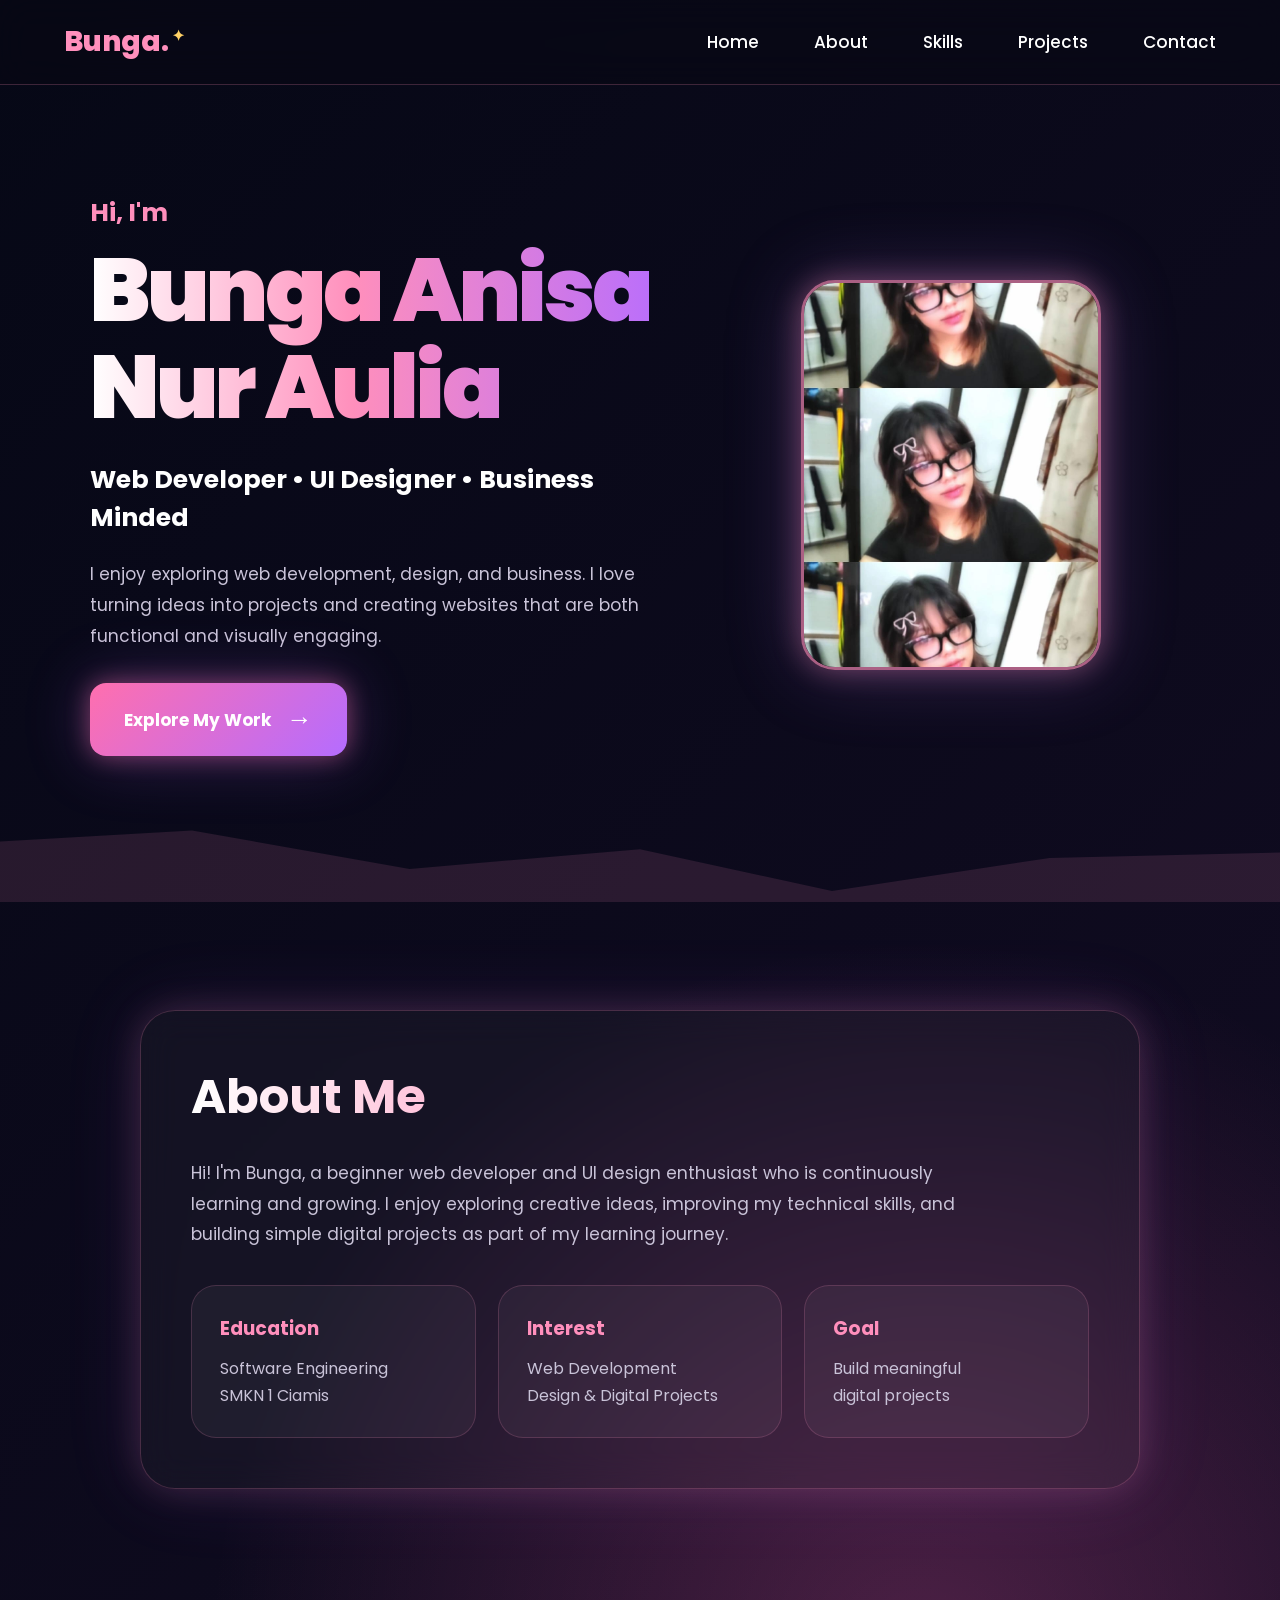
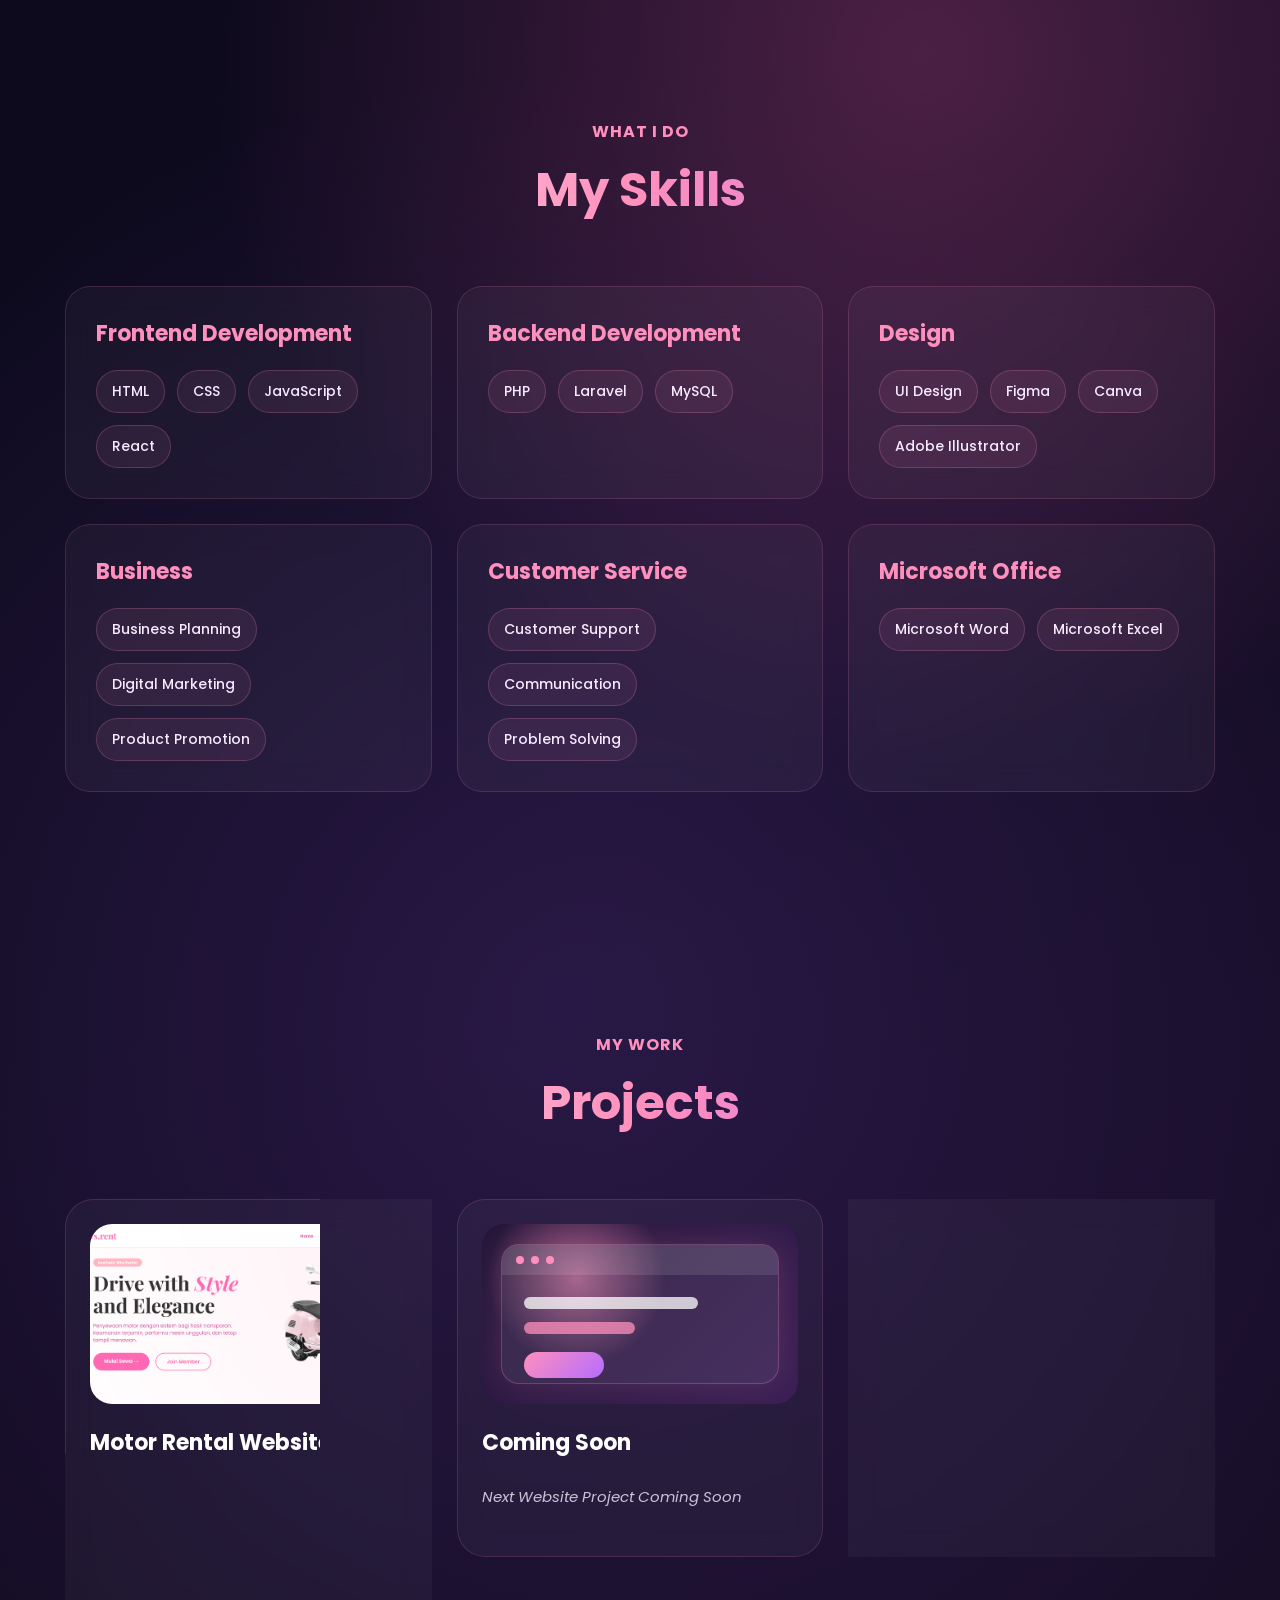
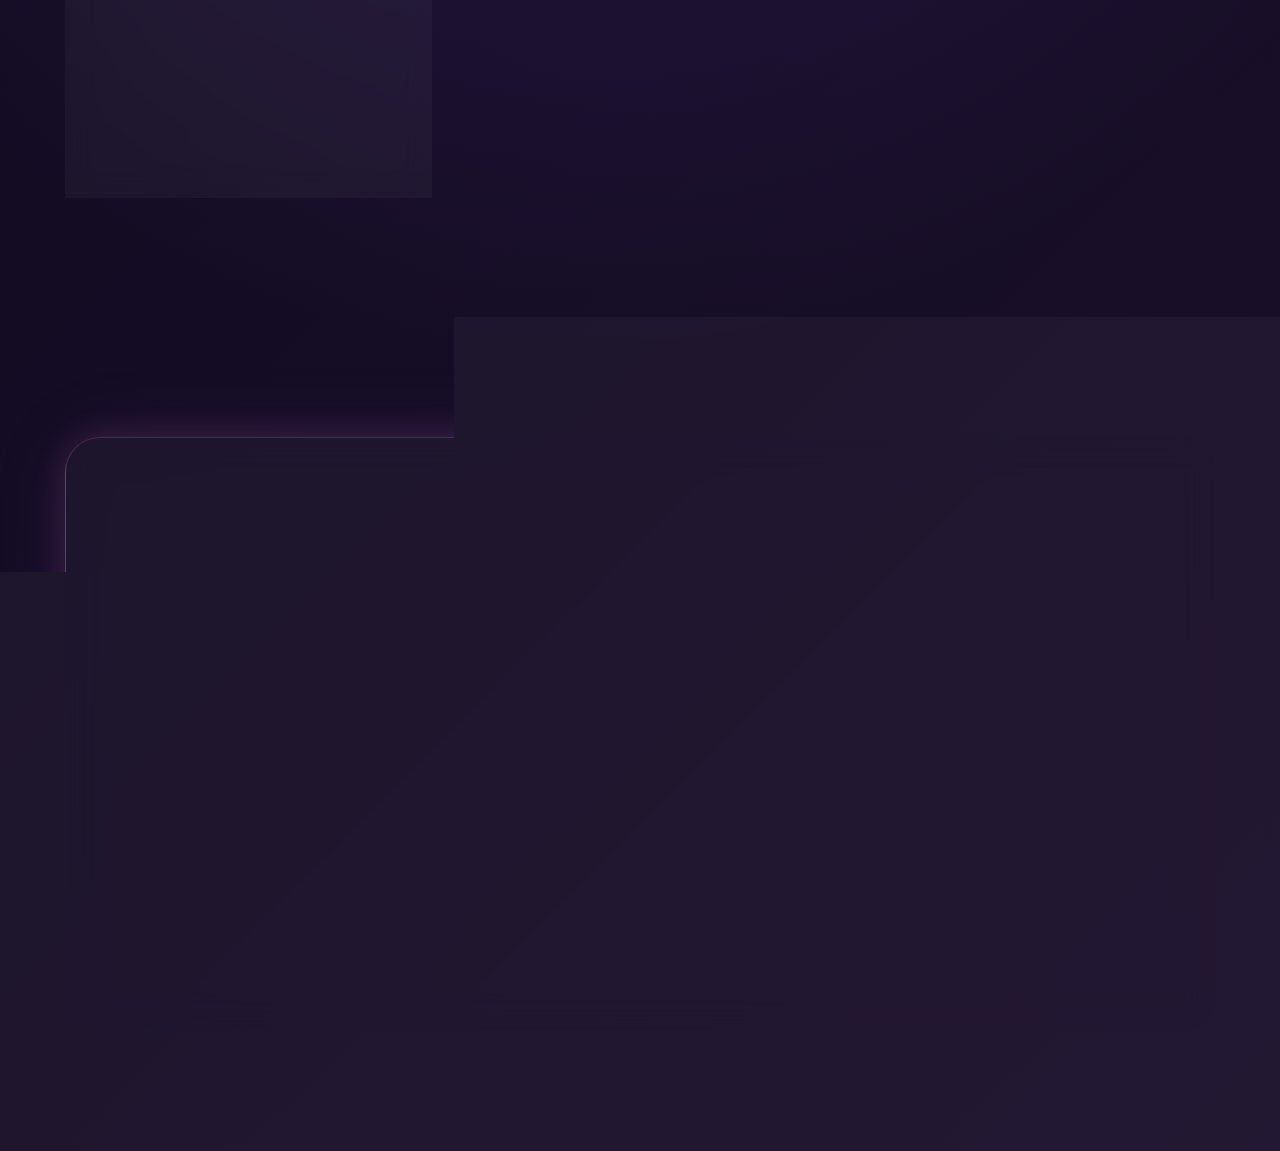
==== index.html @ add7b627 "Add files via upload" ====
<!DOCTYPE html>
<html lang="id">
<head>
  <meta charset="UTF-8">
  <meta name="viewport" content="width=device-width, initial-scale=1.0">
  <title>Portfolio Bunga</title>
  <link rel="stylesheet" href="style.css">
</head>

<body>

  <nav>
    <h2 class="logo">Bunga.</h2>

    <ul>
      <li><a href="#home">Home</a></li>
      <li><a href="#about">About</a></li>
      <li><a href="#skills">Skills</a></li>
      <li><a href="#projects">Projects</a></li>
      <li><a href="#contact">Contact</a></li>
    </ul>
  </nav>

  <section id="home" class="hero">
    <div class="hero-text">
      <p class="hello">Hi, I'm</p>

      <h1>
        Bunga Anisa<br>
        Nur Aulia
      </h1>

      <h3>Web Developer • UI Designer • Business Minded</h3>

      <p class="desc">
        I enjoy exploring web development, design, and business.
        I love turning ideas into projects and creating websites that are both
        functional and visually engaging.
      </p>

      <a href="#projects" class="btn">Explore My Work</a>
    </div>

    <div class="hero-image">
      <img src="mypoto.jpeg" alt="Foto Profil">
    </div>
  </section>

  <section id="about" class="about">
    <div class="about-container">
      <h2>About Me</h2>

      <p>
      Hi! I'm Bunga, a beginner web developer and UI design enthusiast who is
      continuously learning and growing. I enjoy exploring creative ideas,
      improving my technical skills, and building simple digital projects as part
      of my learning journey.
      </p>

      <div class="about-cards">
        <div class="about-card">
          <h3>Education</h3>
          <p>Software Engineering<br>SMKN 1 Ciamis</p>
        </div>

        <div class="about-card">
          <h3>Interest</h3>
          <p>Web Development<br>Design & Digital Projects</p>
        </div>

        <div class="about-card">
          <h3>Goal</h3>
          <p>Build meaningful<br>digital projects</p>
        </div>
      </div>
    </div>
  </section>

<section id="skills" class="skills">
 <div class="section-title">
  <p class="section-subtitle">What I Do</p>
  <h2>My Skills</h2>
</div>

  <div class="skills-container">

    <div class="skill-card">
      <h3>Frontend Development</h3>
      <div class="skill-tags">
        <span>HTML</span>
        <span>CSS</span>
        <span>JavaScript</span>
        <span>React</span>
      </div>
    </div>

    <div class="skill-card">
      <h3>Backend Development</h3>
      <div class="skill-tags">
        <span>PHP</span>
        <span>Laravel</span>
        <span>MySQL</span>
      </div>
    </div>

    <div class="skill-card">
      <h3>Design</h3>
      <div class="skill-tags">
        <span>UI Design</span>
        <span>Figma</span>
        <span>Canva</span>
        <span>Adobe Illustrator</span>
      </div>
    </div>

    <div class="skill-card">
      <h3>Business</h3>
      <div class="skill-tags">
        <span>Business Planning</span>
        <span>Digital Marketing</span>
        <span>Product Promotion</span>
      </div>
    </div>

    <div class="skill-card">
      <h3>Customer Service</h3>
      <div class="skill-tags">
        <span>Customer Support</span>
        <span>Communication</span>
        <span>Problem Solving</span>
      </div>
    </div>

    <div class="skill-card">
      <h3>Microsoft Office</h3>
      <div class="skill-tags">
        <span>Microsoft Word</span>
        <span>Microsoft Excel</span>
      </div>
    </div>

  </div>
</section>

<section id="projects" class="projects">
  <div class="section-title">
   <p class="section-subtitle">My Work</p>
    <h2>Projects</h2>
  </div>

  <div class="projects-container">

    <div class="project-card">
  <div class="project-img">
    <img src="ss rental.png" alt="Screenshot Motor Rental Website">
  </div>
      
  <h3>Motor Rental Website</h3>

  <p>
    A PHP and MySQL-based motor rental website created for my final competency test.
    It includes user roles for renters, motor owners, and admin, with rental, payment, and reporting features.
  </p>

  <p class="desktop-note">
  ⚠️ Best viewed on desktop for a more optimal layout and experience.

  <a href="https://piwsrent.kesug.com"
     target="_blank"
     class="btn-project">
    View Project
  </a>
</div>

    <div class="project-card">
  <div class="project-img mockup-web">
    <div class="browser-mockup">
      <div class="browser-top">
        <span></span>
        <span></span>
        <span></span>
      </div>

      <div class="browser-content">
        <div class="line big"></div>
        <div class="line small"></div>
        <div class="mockup-button"></div>
      </div>
    </div>
  </div>

  <h3>Coming Soon</h3>
  <p class="soon-text">Next Website Project Coming Soon</p>
</div>

<div class="project-card">
  <div class="project-img mockup-ui">
    <div class="phone-mockup">
      <div class="phone-header"></div>
      <div class="phone-card"></div>
      <div class="phone-lines">
        <span></span>
        <span></span>
        <span></span>
      </div>
    </div>
  </div>

  <h3>Coming Soon</h3>
  <p class="soon-text">UI Design Project Coming Soon</p>
</div>

</div>
</section>

<section id="contact" class="contact">
  <div class="contact-wrapper">

    <div class="contact-left">
      <p class="section-subtitle">Let's Connect</p>
      <h2>Contact Me</h2>
      <p>
        Feel free to reach out for collaboration, opportunities,
        or just to say hello.
      </p>
    </div>

    <div class="contact-right">

  <!-- EMAIL -->
  <a href="mailto:bungaanisanuraulia@gmail.com" class="contact-box">
    <h3>Email</h3>
    <p>bungaanisanuraulia@gmail.com</p>
  </a>

  <!-- WHATSAPP -->
  <a href="https://wa.me/6285798214273"
     target="_blank"
     class="contact-box">

    <h3>WhatsApp</h3>
    <p>Available for collaboration & opportunities</p>

  </a>

  <!-- INSTAGRAM -->
  <a href="https://www.instagram.com/elvirethvee"
     target="_blank"
     class="contact-box">

    <h3>Instagram</h3>
    <p>@elvirethvee</p>

  </a>

  <!-- LOCATION -->
  <a href="https://maps.google.com/?q=Ciamis,West+Java"
     target="_blank"
     class="contact-box">

    <h3>Location</h3>
    <p>Ciamis, West Java</p>

  </a>

</div>
---- style.css ----
@import url('https://fonts.googleapis.com/css2?family=Poppins:wght@300;400;500;600;700;800;900&display=swap');

html {
  scroll-behavior: smooth;
}
section {
  scroll-margin-top: 100px;
}

* {
  margin: 0;
  padding: 0;
  box-sizing: border-box;
  font-family: 'Poppins', sans-serif;
}

body {
  min-height: 100vh;
  color: white;
  background:
    radial-gradient(circle at 72% 38%, rgba(255, 95, 180, .25), transparent 25%),
    radial-gradient(circle at 45% 60%, rgba(160, 90, 255, .16), transparent 35%),
    linear-gradient(135deg, #060816 0%, #100b20 45%, #1b0f2b 100%);
  overflow-x: hidden;
}

nav {
  height: 85px;
  padding: 0 5%;
  display: flex;
  align-items: center;
  justify-content: space-between;
  background: rgba(8, 8, 20, .65);
  backdrop-filter: blur(18px);
  border-bottom: 1px solid rgba(255, 143, 188, .22);
  position: sticky;
  top: 0;
  z-index: 100;
}

.logo {
  font-size: 28px;
  font-weight: 800;
  color: #ff8fbc;
}

.logo::after {
  content: "✦";
  color: #ffd166;
  font-size: 15px;
  margin-left: 3px;
  position: relative;
  top: -10px;
}

nav ul {
  display: flex;
  gap: 55px;
  list-style: none;
}

nav a {
  color: white;
  text-decoration: none;
  font-size: 17px;
  font-weight: 500;
  transition: .3s;
}

nav a:hover {
  color: #ff8fbc;
}

.hero {
  min-height: calc(100vh - 85px);
  padding: 55px 5% 90px;
  display: grid;
  grid-template-columns: 1.4fr .6fr;
  align-items: center;
  gap: 55px;
  position: relative;
}

.hero::before {
  content: "";
  position: absolute;
  bottom: -2px;
  left: 0;
  width: 100%;
  height: 110px;
  background: rgba(255, 143, 188, .12);
  clip-path: polygon(0 45%, 15% 35%, 32% 70%, 50% 52%, 65% 90%, 82% 60%, 100% 55%, 100% 100%, 0 100%);
}

.hero-text {
  position: relative;
  z-index: 2;
}

.hello {
  color: #ff8fbc;
  font-size: 25px;
  font-weight: 700;
  margin-bottom: 10px;
}

.hero-text h1 {
  font-size: clamp(58px, 7vw, 95px);
  line-height: 1.08;
  font-weight: 900;
  letter-spacing: -3px;
  margin-bottom: 18px;
  padding-bottom: 8px;
  background: linear-gradient(90deg, #ffffff 0%, #ff8fbc 45%, #b56cff 100%);
  -webkit-background-clip: text;
  color: transparent;
}

.hero-text h3 {
  font-size: 25px;
  font-weight: 700;
  margin-bottom: 22px;
}

.desc {
  max-width: 560px;
  color: #c9c3d8;
  font-size: 17px;
  line-height: 1.8;
  margin-bottom: 32px;
}

.btn {
  display: inline-flex;
  align-items: center;
  justify-content: center;
  padding: 17px 34px;
  border-radius: 16px;
  background: linear-gradient(135deg, #ff6fae, #b56cff);
  color: white;
  text-decoration: none;
  font-size: 17px;
  font-weight: 700;
  box-shadow:
    0 0 25px rgba(255, 111, 174, .45),
    0 0 65px rgba(181, 108, 255, .28);
  transition: .3s;
}

.btn::after {
  content: "→";
  font-size: 26px;
  margin-left: 16px;
}

.btn:hover {
  transform: translateY(-6px);
}

.hero-image {
  width: 300px;
  height: 390px;
  justify-self: center;
  border-radius: 34px;
  overflow: hidden;
  position: relative;
  z-index: 2;
  border: 3px solid rgba(255, 143, 188, .65);
  box-shadow:
    0 0 28px rgba(255, 143, 188, .38),
    0 0 75px rgba(192, 132, 252, .25);
}

.hero-image img {
  width: 100%;
  height: 100%;
  object-fit: cover;
}

@media (max-width: 1100px) {
  .hero {
    grid-template-columns: 1fr;
    text-align: center;
  }

  .desc {
    margin-left: auto;
    margin-right: auto;
  }

  .hero-image {
    width: 280px;
    height: 360px;
  }
}

@media (max-width: 768px) {
  nav ul {
    display: none;
  }

  .hero-text h1 {
    font-size: 50px;
    letter-spacing: -1px;
  }

  .hero-text h3 {
    font-size: 19px;
  }

  .hero-image {
    width: 250px;
    height: 330px;
  }
}
.about {
  padding: 110px 5%;
  position: relative;
}

.about-container {
  max-width: 1000px;
  margin: auto;
  padding: 50px;
  border-radius: 35px;
  background: rgba(255, 255, 255, .04);
  border: 1px solid rgba(255, 143, 188, .22);
  backdrop-filter: blur(18px);
  box-shadow:
    0 0 35px rgba(255, 143, 188, .18),
    0 0 80px rgba(181, 108, 255, .12);
}

.section-subtitle {
  color: #ff8fbc;
  font-weight: 700;
  margin-bottom: 10px;
  font-size: 16px;
  letter-spacing: 1px;
  text-transform: uppercase;
}

.about h2 {
  font-size: 48px;
  margin-bottom: 25px;
  background: linear-gradient(90deg, #ffffff, #ff8fbc, #b56cff);
  -webkit-background-clip: text;
  color: transparent;
}

.about-container > p {
  color: #c9c3d8;
  font-size: 17px;
  line-height: 1.8;
  max-width: 780px;
  margin-bottom: 35px;
}

.about-cards {
  display: grid;
  grid-template-columns: repeat(3, 1fr);
  gap: 22px;
}

.about-card {
  padding: 28px;
  border-radius: 25px;
  background: rgba(255, 255, 255, .045);
  border: 1px solid rgba(255, 143, 188, .18);
}

.about-card h3 {
  color: #ff8fbc;
  margin-bottom: 12px;
}

.about-card p {
  color: #c9c3d8;
  line-height: 1.7;
}

@media (max-width: 768px) {
  .about-container {
    padding: 35px 25px;
  }

  .about-cards {
    grid-template-columns: 1fr;
  }

  .about h2 {
    font-size: 38px;
  }
}
/* SKILLS */

.skills {
  padding: 120px 5%;
}

.section-title {
  text-align: center;
  margin-bottom: 60px;
}

.section-title p {
  color: #ff8fbc;
  font-weight: 700;
  margin-bottom: 10px;
  font-size: 16px;
  letter-spacing: 1px;
  text-transform: uppercase;
}

.section-title h2 {
  font-size: 48px;
  margin-bottom: 25px;
  background: linear-gradient(90deg, #ffffff, #ff8fbc, #b56cff);
  -webkit-background-clip: text;
  color: transparent;
}

.skills-container {
  max-width: 1150px;
  margin: auto;
  display: grid;
  grid-template-columns: repeat(3, 1fr);
  gap: 25px;
}

.skill-card {
  min-height: 180px;
  padding: 30px;
  border-radius: 25px;
  background: rgba(255,255,255,.04);
  border: 1px solid rgba(255,143,188,.16);
  backdrop-filter: blur(15px);
  transition: .3s;
}

.skill-card:hover {
  transform: translateY(-10px);
  box-shadow:
    0 0 25px rgba(255,143,188,.18),
    0 0 60px rgba(181,108,255,.13);
}

.skill-card h3 {
  color: #ff8fbc;
  font-size: 22px;
  margin-bottom: 20px;
}

.skill-tags {
  display: flex;
  flex-wrap: wrap;
  gap: 12px;
}

.skill-tags span {
  padding: 10px 15px;
  border-radius: 999px;
  color: #f7eaff;
  background: rgba(255, 143, 188, .08);
  border: 1px solid rgba(255, 143, 188, .22);
  font-size: 14px;
  font-weight: 500;
}

.skill-tags span:hover {
  background: linear-gradient(135deg, #ff8fbc, #b56cff);
  color: white;
}

@media(max-width:900px) {
  .skills-container {
    grid-template-columns: 1fr;
  }
}
/* PROJECTS */

.projects {
  padding: 120px 5%;
}

.projects-container {
  max-width: 1150px;
  margin: 0 auto;
  display: grid;
  grid-template-columns: repeat(3, minmax(0, 1fr));
  gap: 25px;
  align-items: start;
}

.project-card {
  padding: 24px;
  border-radius: 28px;
  background: rgba(255, 255, 255, .04);
  border: 1px solid rgba(255, 143, 188, .16);
  backdrop-filter: blur(15px);
  transition: .3s;
  min-width: 0;
  overflow: hidden;
}

.project-img {
  width: 100%;
  height: 180px;
  border-radius: 22px;
  margin-bottom: 22px;
  overflow: hidden;
  background:
    radial-gradient(circle at 30% 30%, rgba(255, 143, 188, .55), transparent 35%),
    linear-gradient(135deg, #241638, #3a1f55);

  display: flex;
  align-items: center;
  justify-content: center;
}

.project-img img {
  width: 100%;
  height: 100%;
  object-fit: cover;
  object-position: top center;
  display: block;
}

.project-card:hover {
  transform: translateY(-10px);
  box-shadow:
    0 0 25px rgba(255, 143, 188, .16),
    0 0 60px rgba(181, 108, 255, .13);
}

.project-card h3 {
  color: white;
  margin-bottom: 12px;
  font-size: 22px;
}

.project-card p {
  color: #c9c3d8;
  line-height: 1.7;
  margin-bottom: 22px;
  font-size: 15px;
}

.project-card a{
  display:inline-block;
  margin-top:15px;
  padding:10px 18px;
  border-radius:12px;
  background:rgba(255,143,188,.12);
  color:#ff8fbc;
  text-decoration:none;
  font-weight:600;
}


.project-card a:hover {
  color: #c084fc;
}

@media(max-width:900px) {
  .projects-container {
    grid-template-columns: 1fr;
  }
}

/* CONTACT */

.contact {
  padding: 120px 5%;
}

.contact-container {
  max-width: 1000px;
  margin: auto;
  display: grid;
  grid-template-columns: repeat(3, 1fr);
  gap: 25px;
}

.contact-card {
  padding: 30px;
  border-radius: 25px;
  background: rgba(255,255,255,.04);
  border: 1px solid rgba(255,143,188,.16);
  backdrop-filter: blur(15px);
  transition: .3s;
  text-align: center;
}

.contact-card:hover {
  transform: translateY(-10px);
  box-shadow:
    0 0 25px rgba(255,143,188,.18),
    0 0 60px rgba(181,108,255,.13);
}

.contact-card h3 {
  color: #ff8fbc;
  font-size: 22px;
  margin-bottom: 12px;
}

.contact-card p {
  color: #c9c3d8;
  line-height: 1.7;
}

@media(max-width:900px) {
  .contact-container {
    grid-template-columns: 1fr;
  }
}

/* CONTACT */

.contact {
  padding: 120px 5%;
}

.contact-wrapper {
  max-width: 1150px;
  margin: auto;
  display: grid;
  grid-template-columns: 1fr 1.2fr;
  gap: 40px;
  align-items: center;
  padding: 45px;
  border-radius: 35px;
  background:
    radial-gradient(circle at top right, rgba(255,143,188,.22), transparent 35%),
    rgba(255,255,255,.04);
  border: 1px solid rgba(255,143,188,.2);
  backdrop-filter: blur(18px);
  box-shadow:
    0 0 35px rgba(255,143,188,.14),
    0 0 80px rgba(181,108,255,.1);
}

.contact-left h2 {
  font-size: 48px;
  margin-bottom: 20px;
  background: linear-gradient(90deg, #ffffff, #ff8fbc, #b56cff);
  -webkit-background-clip: text;
  color: transparent;
}

.contact-left p {
  color: #c9c3d8;
  line-height: 1.8;
}

.contact-right {
  display: grid;
  gap: 18px;
}

.contact-box {
  display: block;
  padding: 24px;
  border-radius: 22px;
  text-decoration: none;
  background: rgba(255,255,255,.05);
  border: 1px solid rgba(255,143,188,.18);
  transition: .3s;
}

.contact-box:hover {
  transform: translateX(10px);
  background: rgba(255,143,188,.1);
  box-shadow:
    0 0 25px rgba(255,143,188,.18),
    0 0 60px rgba(181,108,255,.12);
}

.contact-box h3 {
  color: #ff8fbc;
  margin-bottom: 8px;
}

.contact-box p {
  color: #f7eaff;
}

@media(max-width:900px) {
  .contact-wrapper {
    grid-template-columns: 1fr;
    padding: 30px;
  }
}
.projects-container {
  align-items: start;
}
.soon-text{
  margin-top: 25px;
  color: #b8a7d6;
  font-size: 14px;
  font-style: italic;
}

.browser-mockup {
  width: 88%;
  height: 78%;
  border-radius: 18px;
  overflow: hidden;
  background: rgba(255, 255, 255, .08);
  border: 1px solid rgba(255, 143, 188, .25);
  box-shadow: 0 0 35px rgba(255, 143, 188, .18);
}

.browser-top {
  height: 30px;
  display: flex;
  align-items: center;
  gap: 7px;
  padding: 0 14px;
  background: rgba(255, 255, 255, .1);
}

.browser-top span {
  width: 8px;
  height: 8px;
  border-radius: 50%;
  background: #ff8fbc;
}

.browser-content {
  padding: 22px;
}

.line {
  height: 12px;
  border-radius: 20px;
  margin-bottom: 13px;
  background: rgba(255, 255, 255, .75);
}

.line.big {
  width: 75%;
}

.line.small {
  width: 48%;
  background: rgba(255, 143, 188, .75);
}

.mockup-button {
  width: 80px;
  height: 26px;
  border-radius: 999px;
  margin-top: 18px;
  background: linear-gradient(135deg, #ff8fbc, #b56cff);
}

.phone-mockup {
  width: 125px;
  height: 160px;
  border-radius: 24px;
  padding: 14px;
  background: rgba(255, 255, 255, .09);
  border: 1px solid rgba(255, 143, 188, .28);
  box-shadow: 0 0 35px rgba(181, 108, 255, .25);
}

.phone-header {
  width: 45px;
  height: 7px;
  border-radius: 999px;
  margin: 0 auto 16px;
  background: rgba(255, 255, 255, .7);
}

.phone-card {
  height: 45px;
  border-radius: 14px;
  margin-bottom: 14px;
  background: linear-gradient(135deg, #ff8fbc, #b56cff);
}

.phone-lines span {
  display: block;
  height: 8px;
  border-radius: 999px;
  margin-bottom: 8px;
  background: rgba(255, 255, 255, .65);
}

.phone-lines span:nth-child(1) {
  width: 100%;
}

.phone-lines span:nth-child(2) {
  width: 75%;
}

.phone-lines span:nth-child(3) {
  width: 55%;
}

.desktop-note {
  margin-top: -8px;
  margin-bottom: 18px;
  padding: 12px 14px;
  border-radius: 14px;
  background: rgba(255, 209, 102, .10);
  border: 1px solid rgba(255, 209, 102, .28);
  color: #ffd166;
  font-size: 13px;
  line-height: 1.6;
  font-style: italic;
}

/* ===== HERO SECTION SYMMETRY FIX ===== */

.hero {
  min-height: calc(100vh - 85px);
  padding: 55px 7% 90px;
  display: grid;
  grid-template-columns: 1.1fr .9fr;
  align-items: center;
  gap: 35px;
  position: relative;
} /* kanan lebih besar */


.hero-text {
    flex: 1;
    text-align: left;
}

.hero-img {
    flex: 1;
    display: flex;
    justify-content: center;
    transform: translateX(-15px); /* gambar simetris di box */
}

/* Responsive: HP / tablet */
@media (max-width: 768px) {
    .hero {
        flex-direction: column-reverse;
        padding: 120px 20px 50px;
        text-align: center;
    }

    .hero-text {
        text-align: center;
    }

    .hero-img img {
        width: 90%;
        max-width: 350px;
    }
}
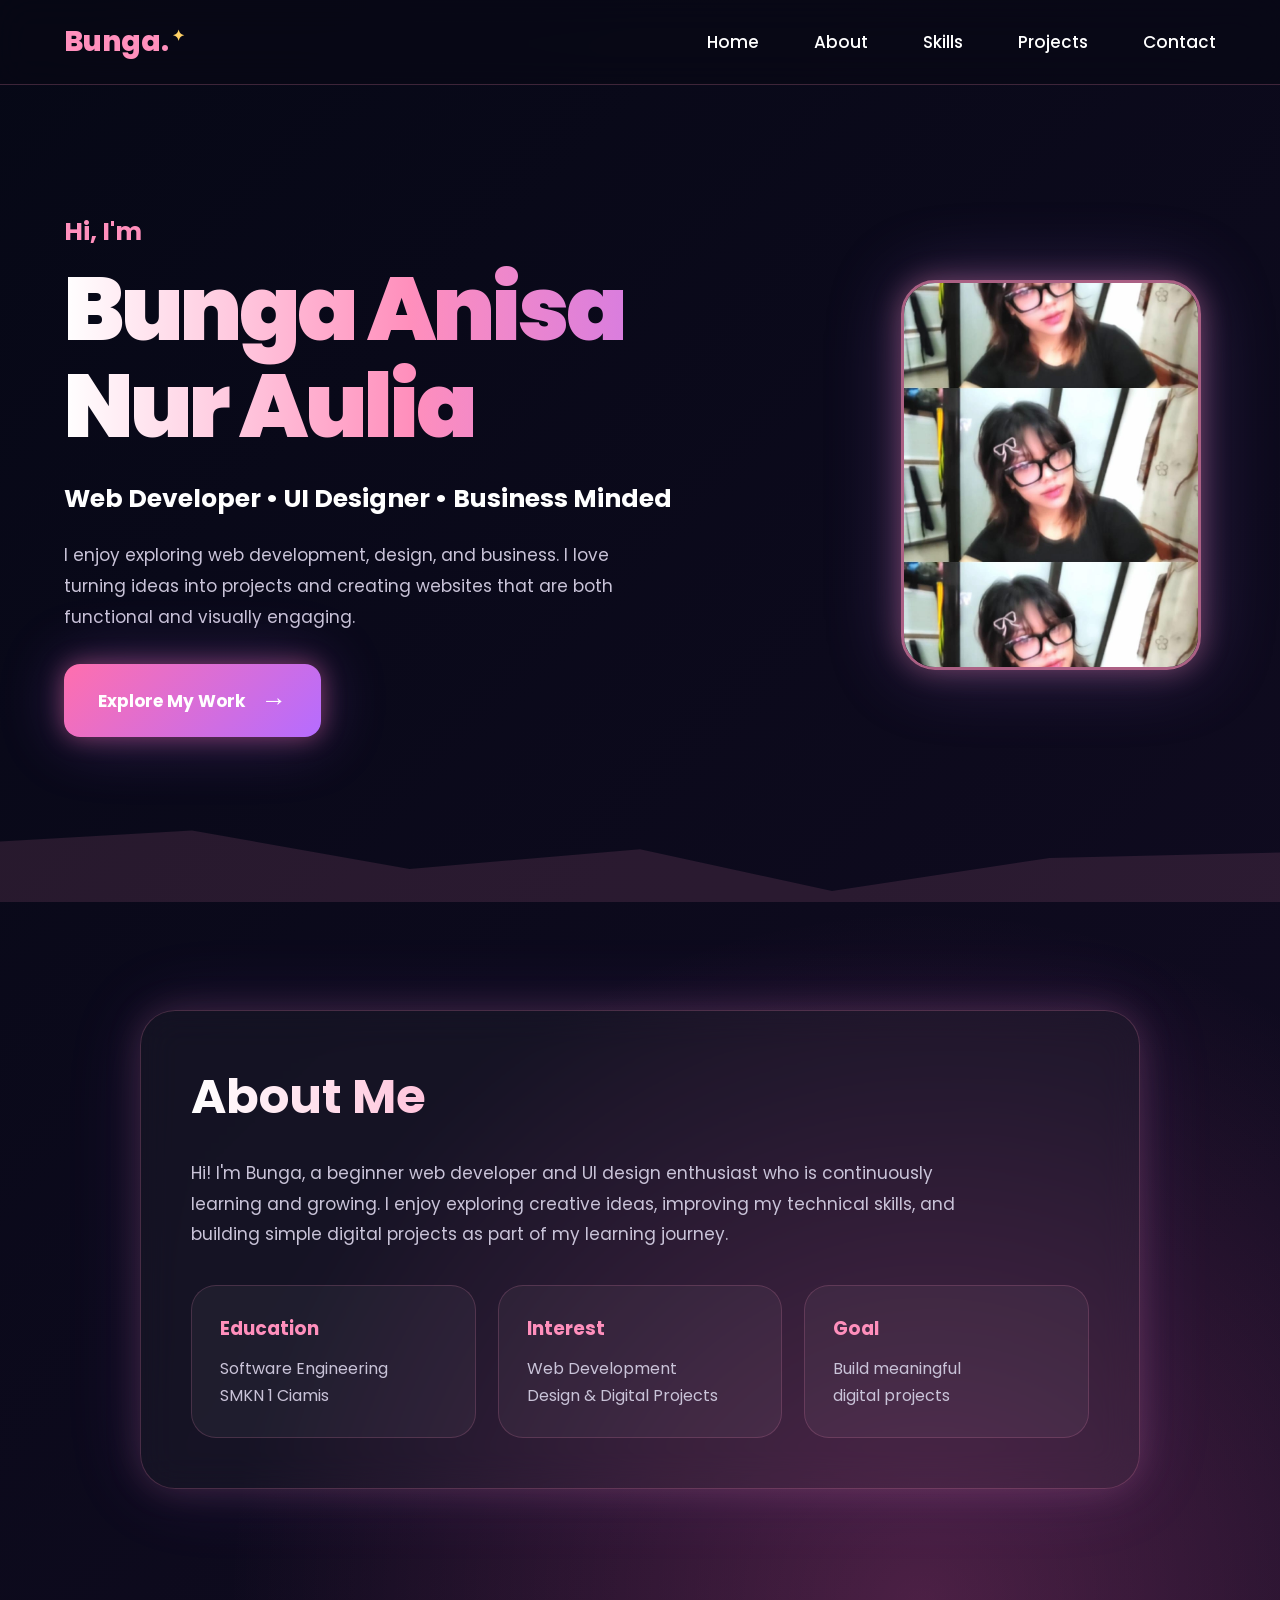
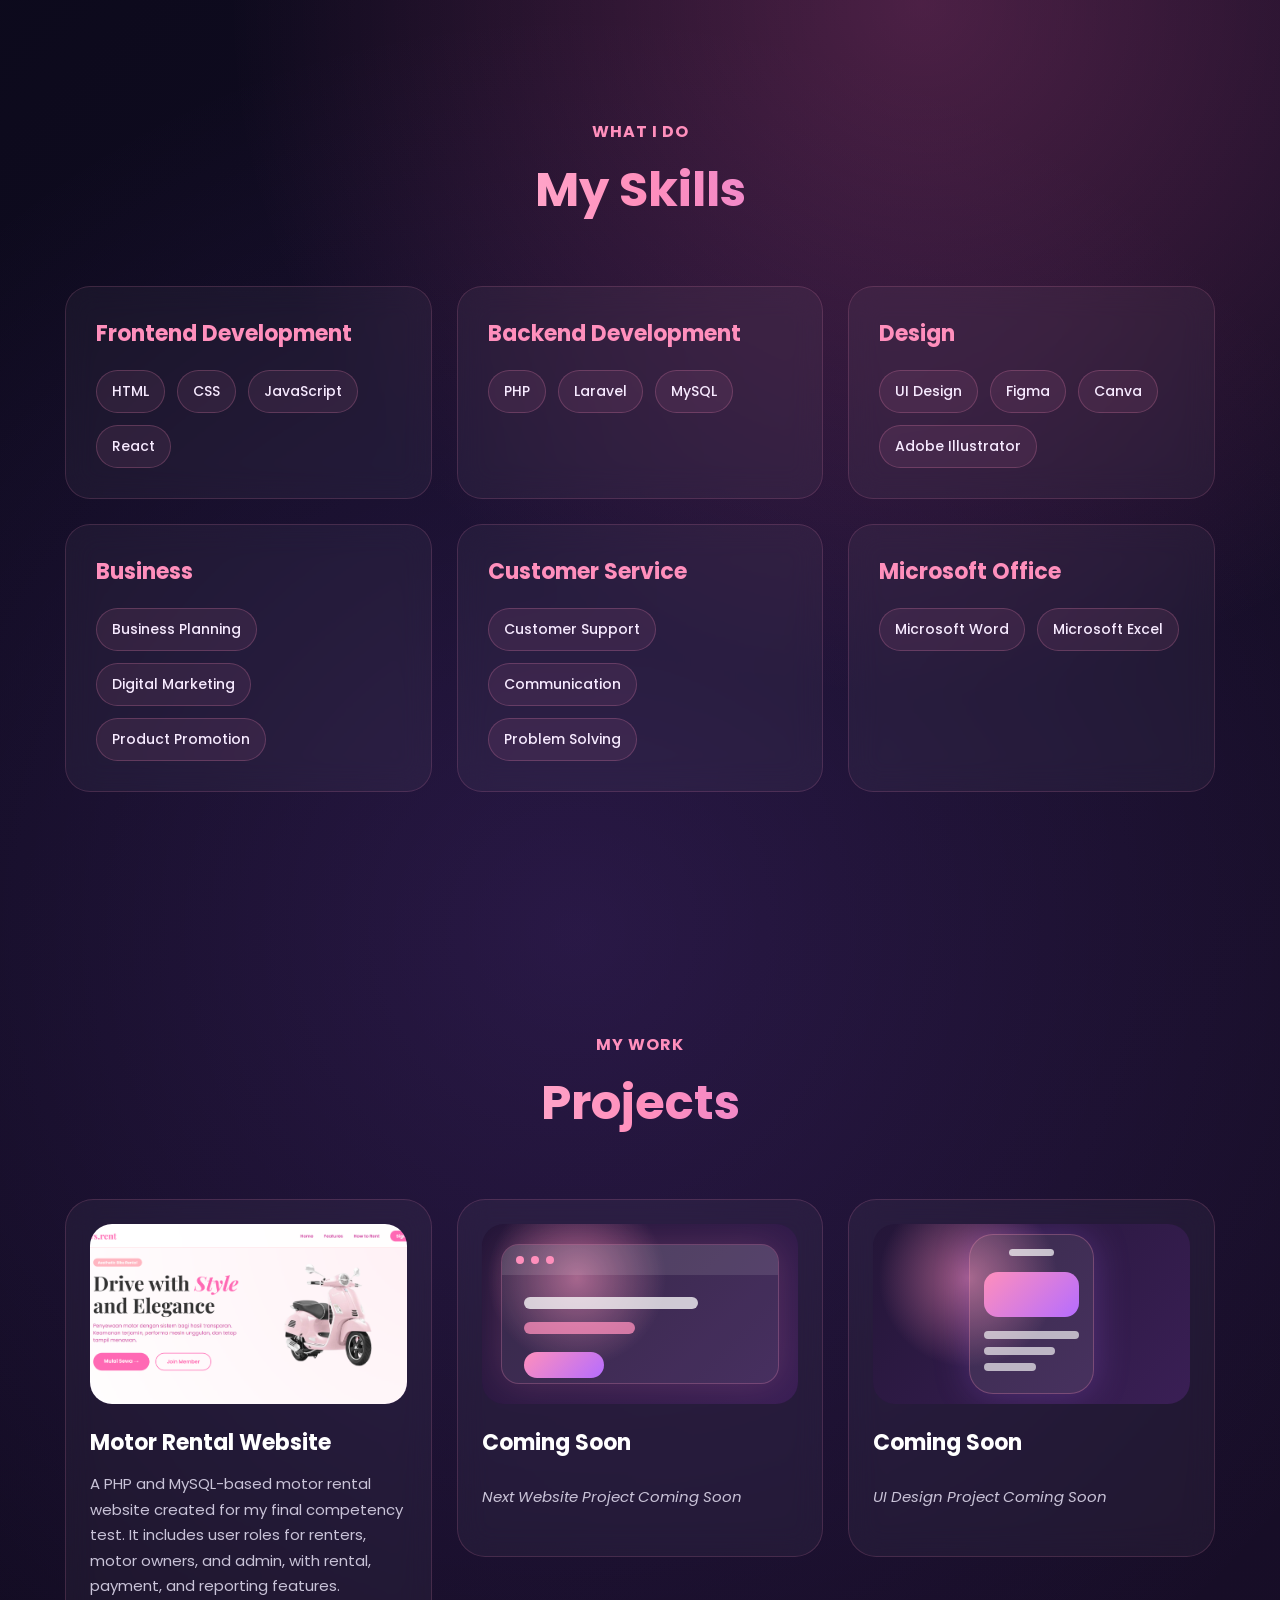
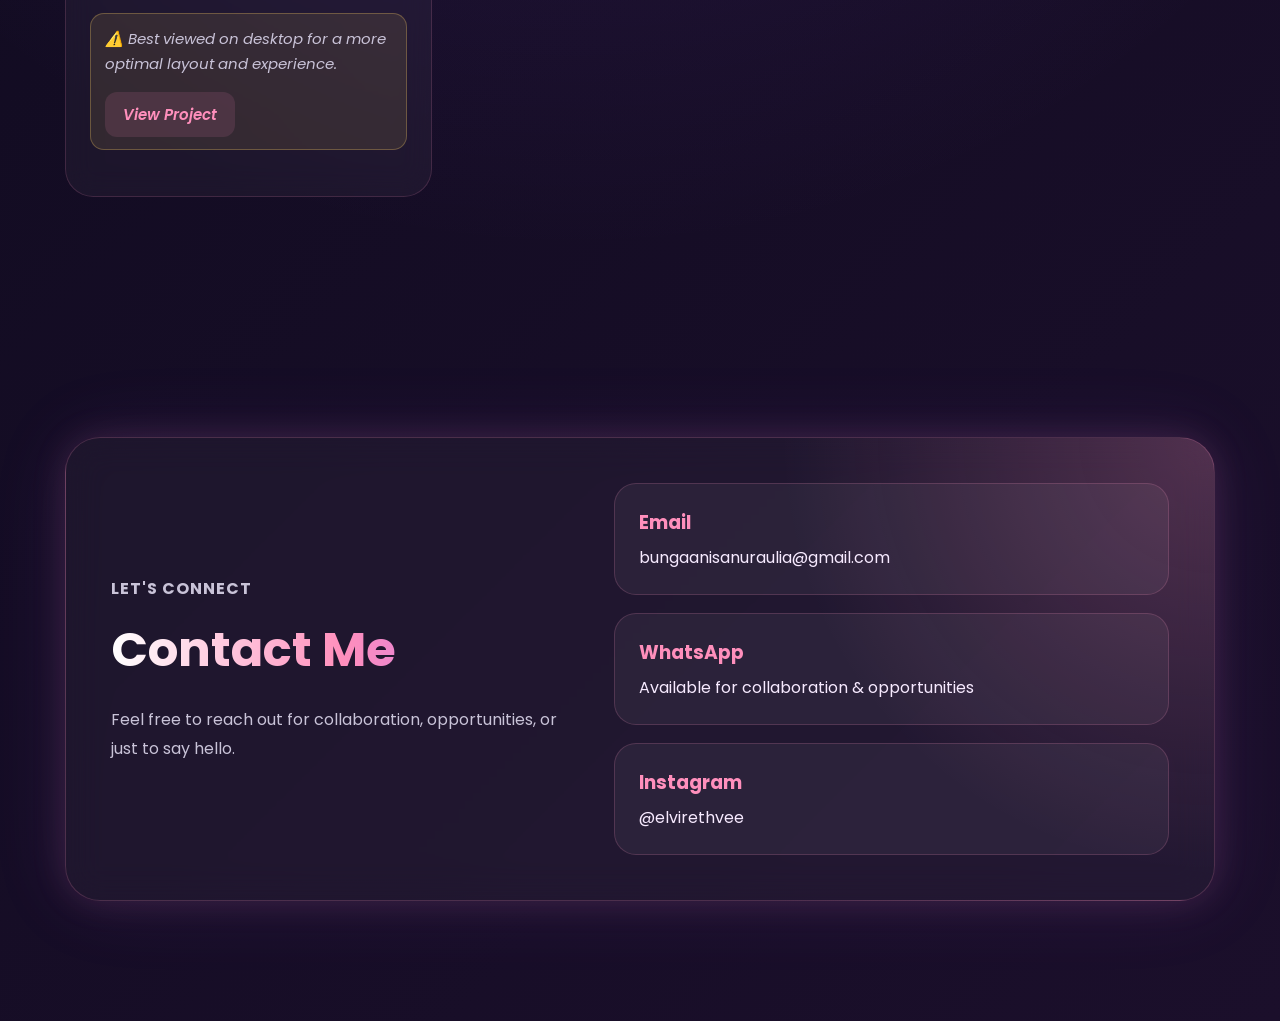
==== commit 2c68557c: "Update index.html" ====
--- a/index.html
+++ b/index.html
@@ -253,14 +253,4 @@
 
   </a>
 
-  <!-- LOCATION -->
-  <a href="https://maps.google.com/?q=Ciamis,West+Java"
-     target="_blank"
-     class="contact-box">
-
-    <h3>Location</h3>
-    <p>Ciamis, West Java</p>
-
-  </a>
-
-</div>+</div>
--- a/style.css
+++ b/style.css
@@ -714,47 +714,243 @@
   font-style: italic;
 }
 
-/* ===== HERO SECTION SYMMETRY FIX ===== */
-
-.hero {
-  min-height: calc(100vh - 85px);
-  padding: 55px 7% 90px;
-  display: grid;
-  grid-template-columns: 1.1fr .9fr;
-  align-items: center;
-  gap: 35px;
-  position: relative;
-} /* kanan lebih besar */
-
-
-.hero-text {
-    flex: 1;
+
+/* ===== FINAL MOBILE RESPONSIVE FIX ===== */
+
+@media (max-width: 768px) {
+  html,
+  body {
+    width: 100%;
+    max-width: 100%;
+    overflow-x: hidden;
+  }
+
+  nav {
+    width: 100%;
+    padding: 22px 8%;
+    justify-content: center;
+    text-align: center;
+  }
+
+  .logo {
+    font-size: 30px;
+  }
+
+  nav ul {
+    display: none;
+  }
+
+  .hero {
+    min-height: auto;
+    display: flex;
+    flex-direction: column;
+    padding: 40px 8% 70px;
+    gap: 35px;
+    text-align: center;
+  }
+
+  .hero-text {
+    width: 100%;
+    text-align: center;
+  }
+
+  .hello {
+    font-size: 24px;
+    margin-bottom: 20px;
+  }
+
+  .hero-text h1 {
+    font-size: 58px;
+    line-height: 1.05;
+    letter-spacing: -2px;
+    margin-bottom: 30px;
+  }
+
+  .hero-text h3 {
+    font-size: 23px;
+    line-height: 1.6;
+    max-width: 100%;
+    margin: 0 auto 25px;
+  }
+
+  .desc {
+    max-width: 100%;
+    font-size: 20px;
+    line-height: 1.8;
+    margin: 0 auto 35px;
+  }
+
+  .hero-image {
+    width: 100%;
+    max-width: 360px;
+    height: 300px;
+    margin: 0 auto;
+    transform: none;
+    justify-self: center;
+  }
+
+  .hero-image img {
+    width: 100%;
+    height: 100%;
+    object-fit: cover;
+  }
+
+  .btn {
+    width: 100%;
+    max-width: 270px;
+    margin: 0 auto;
+    padding: 18px 24px;
+    font-size: 18px;
+  }
+
+  .about,
+  .skills,
+  .projects,
+  .contact {
+    width: 100%;
+    padding: 80px 8%;
+  }
+
+  .about-container,
+  .contact-wrapper {
+    width: 100%;
+    max-width: 100%;
+    padding: 35px 28px;
+    border-radius: 30px;
+    margin: 0 auto;
+  }
+
+  .about h2,
+  .section-title h2,
+  .contact-left h2 {
+    font-size: 46px;
+    line-height: 1.15;
+    text-align: center;
+  }
+
+  .about-container > p {
+    font-size: 20px;
+    line-height: 1.8;
     text-align: left;
-}
-
-.hero-img {
-    flex: 1;
-    display: flex;
-    justify-content: center;
-    transform: translateX(-15px); /* gambar simetris di box */
-}
-
-/* Responsive: HP / tablet */
-@media (max-width: 768px) {
-    .hero {
-        flex-direction: column-reverse;
-        padding: 120px 20px 50px;
-        text-align: center;
-    }
-
-    .hero-text {
-        text-align: center;
-    }
-
-    .hero-img img {
-        width: 90%;
-        max-width: 350px;
-    }
-}
-
-
+  }
+
+  .about-cards,
+  .skills-container,
+  .projects-container,
+  .contact-wrapper {
+    grid-template-columns: 1fr;
+  }
+
+  .about-card,
+  .skill-card,
+  .project-card,
+  .contact-box {
+    width: 100%;
+    padding: 30px;
+    border-radius: 28px;
+  }
+
+  .section-title {
+    text-align: center;
+    margin-bottom: 50px;
+  }
+
+  .section-title p {
+    font-size: 16px;
+  }
+
+  .skill-card h3,
+  .project-card h3 {
+    font-size: 28px;
+  }
+
+  .skill-tags {
+    gap: 14px;
+  }
+
+  .skill-tags span {
+    font-size: 16px;
+    padding: 12px 18px;
+  }
+
+  .project-img {
+    height: 220px;
+  }
+
+  .project-card p {
+    font-size: 19px;
+    line-height: 1.8;
+  }
+
+  .desktop-note {
+    font-size: 17px;
+    line-height: 1.8;
+    margin-bottom: 22px;
+  }
+
+  .project-card a,
+  .btn-project {
+    width: 100%;
+    text-align: center;
+    padding: 15px 20px;
+    font-size: 18px;
+  }
+
+  .contact-box p {
+    word-break: break-word;
+  }
+}
+
+@media (max-width: 480px) {
+  nav {
+    padding: 20px 7%;
+  }
+
+  .hero {
+    padding: 35px 7% 65px;
+  }
+
+  .hero-text h1 {
+    font-size: 52px;
+  }
+
+  .hero-text h3 {
+    font-size: 20px;
+  }
+
+  .desc {
+    font-size: 18px;
+  }
+
+  .hero-image {
+    max-width: 330px;
+    height: 280px;
+  }
+
+  .about,
+  .skills,
+  .projects,
+  .contact {
+    padding: 75px 7%;
+  }
+
+  .about h2,
+  .section-title h2,
+  .contact-left h2 {
+    font-size: 40px;
+  }
+
+  .about-container,
+  .contact-wrapper,
+  .about-card,
+  .skill-card,
+  .project-card,
+  .contact-box {
+    padding: 26px;
+  }
+
+  .project-img {
+    height: 190px;
+  }
+}
+
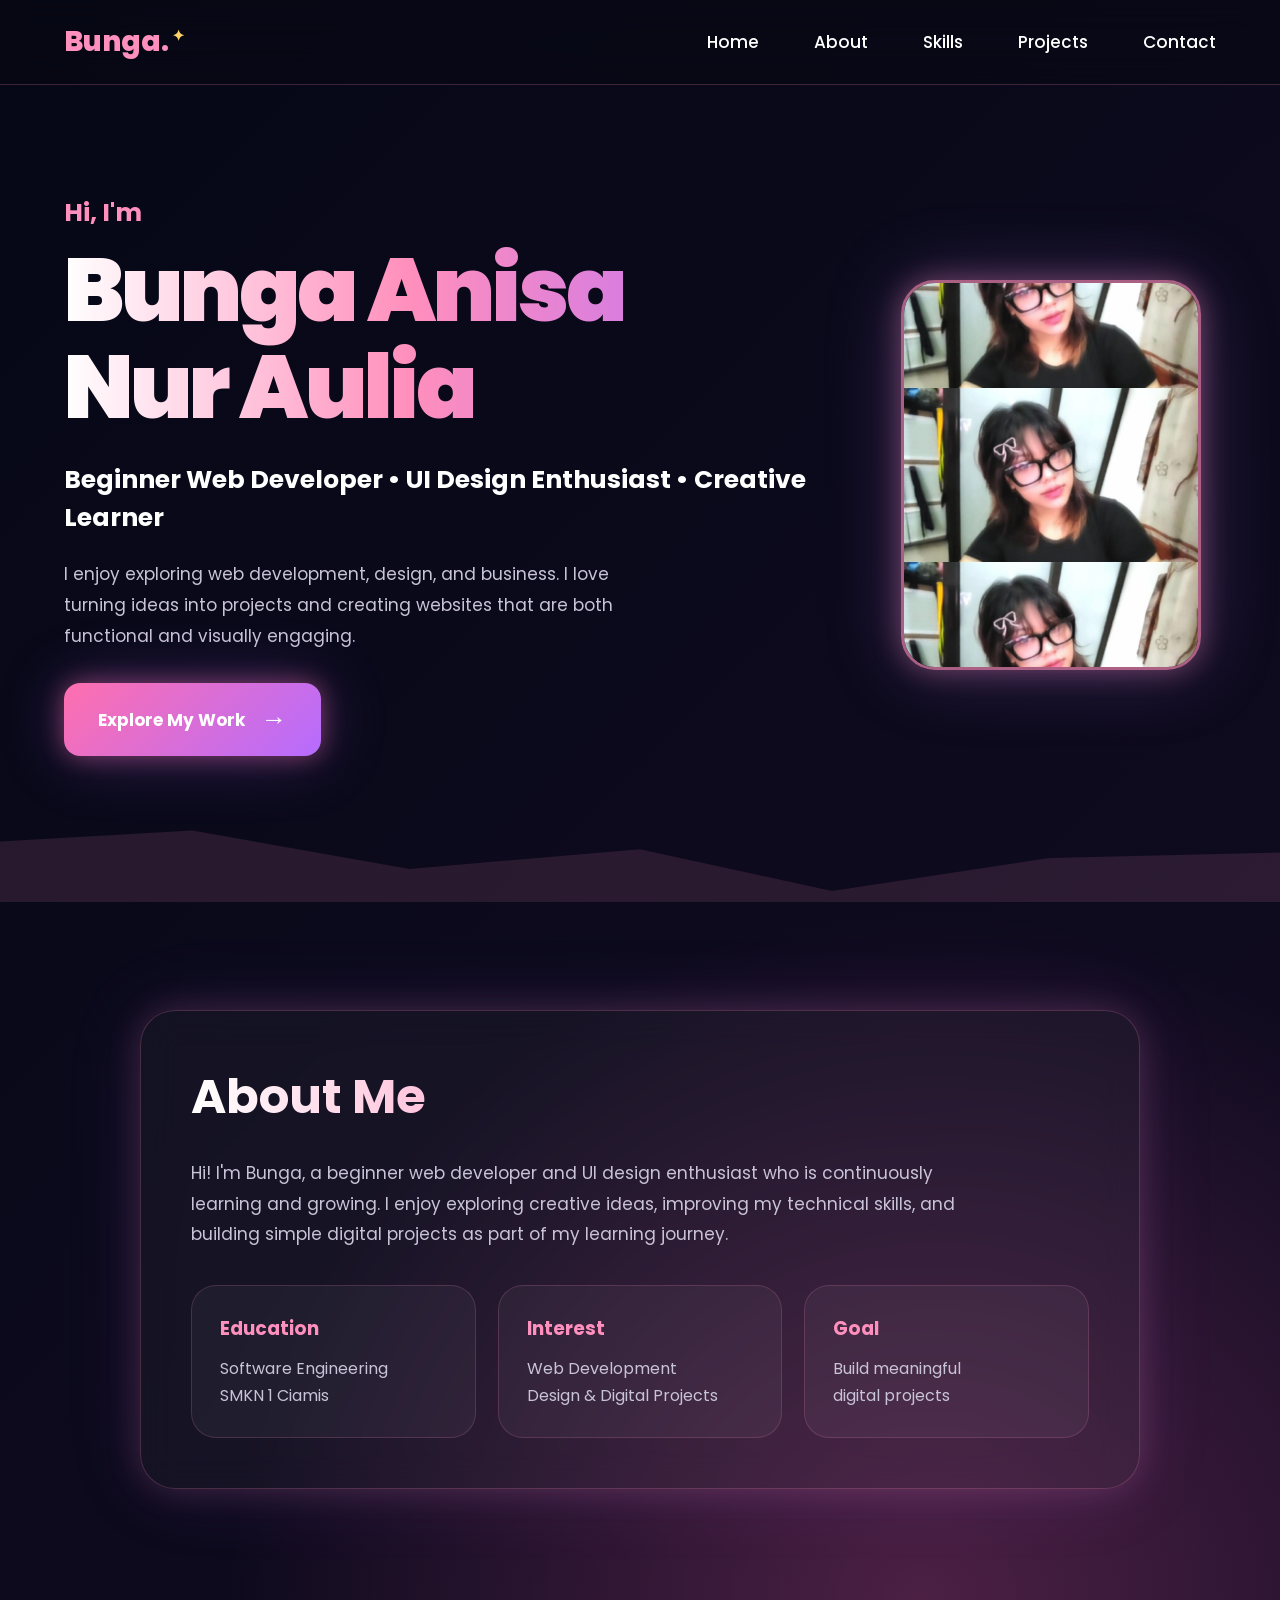
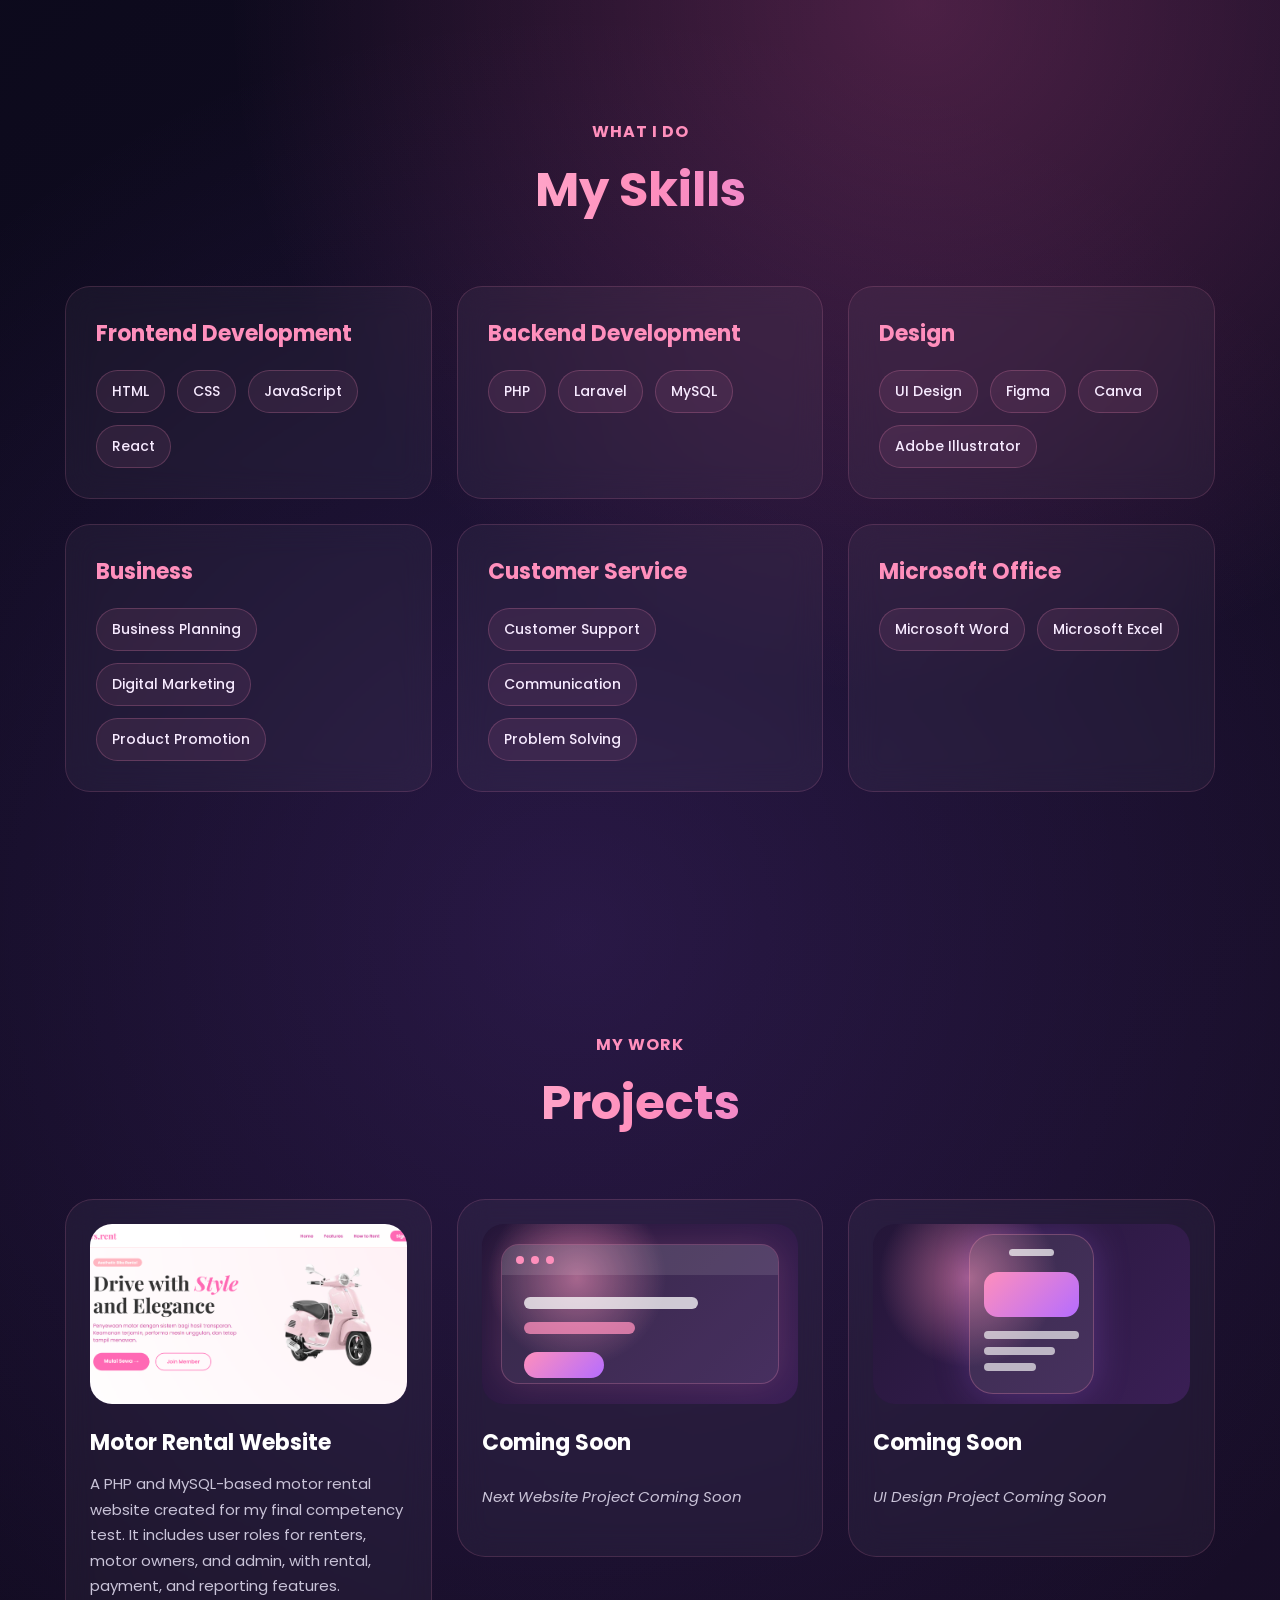
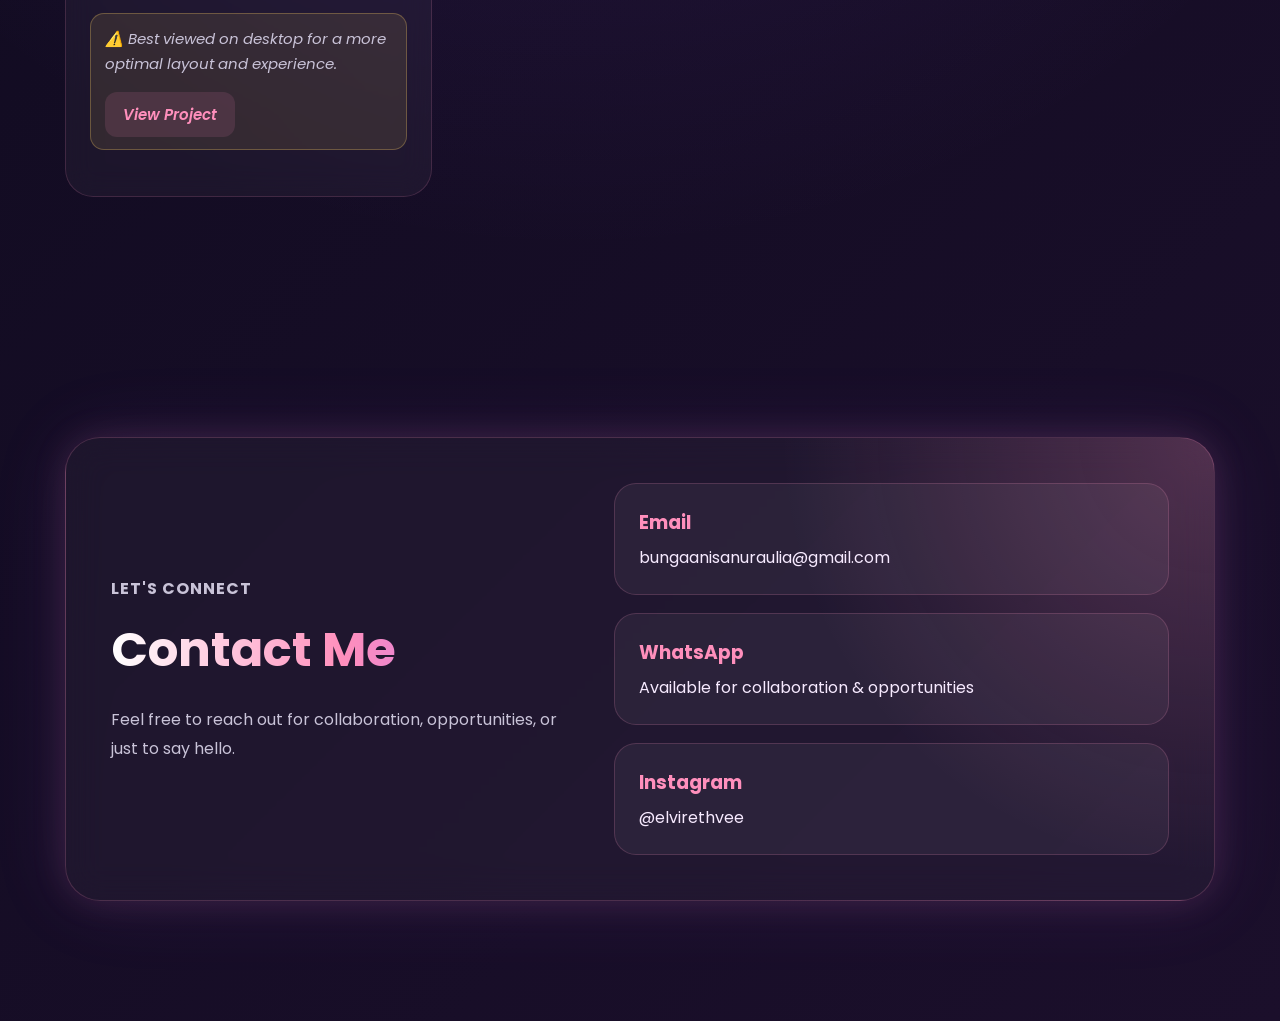
==== commit 231c3939: "Update index.html" ====
--- a/index.html
+++ b/index.html
@@ -30,7 +30,7 @@
         Nur Aulia
       </h1>
 
-      <h3>Web Developer • UI Designer • Business Minded</h3>
+      <h3>Beginner Web Developer • UI Design Enthusiast • Creative Learner</h3>
 
       <p class="desc">
         I enjoy exploring web development, design, and business.
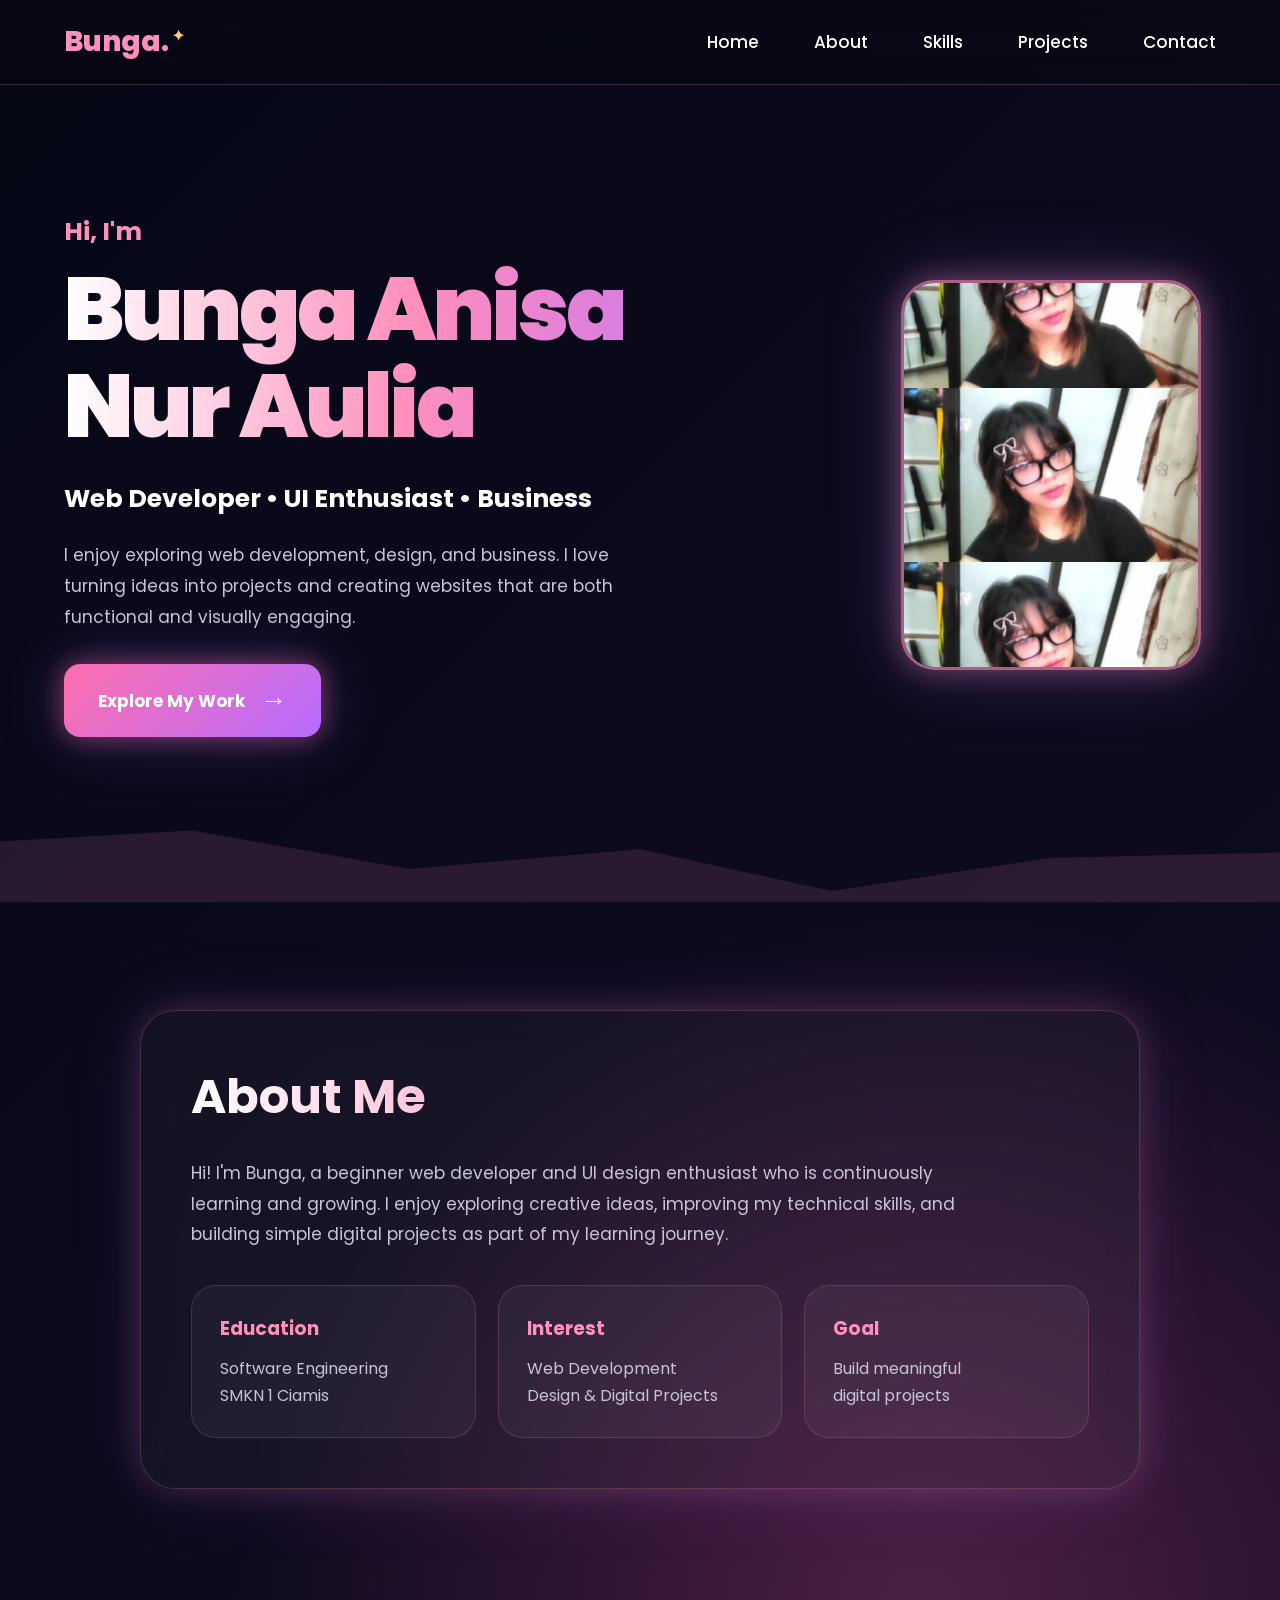
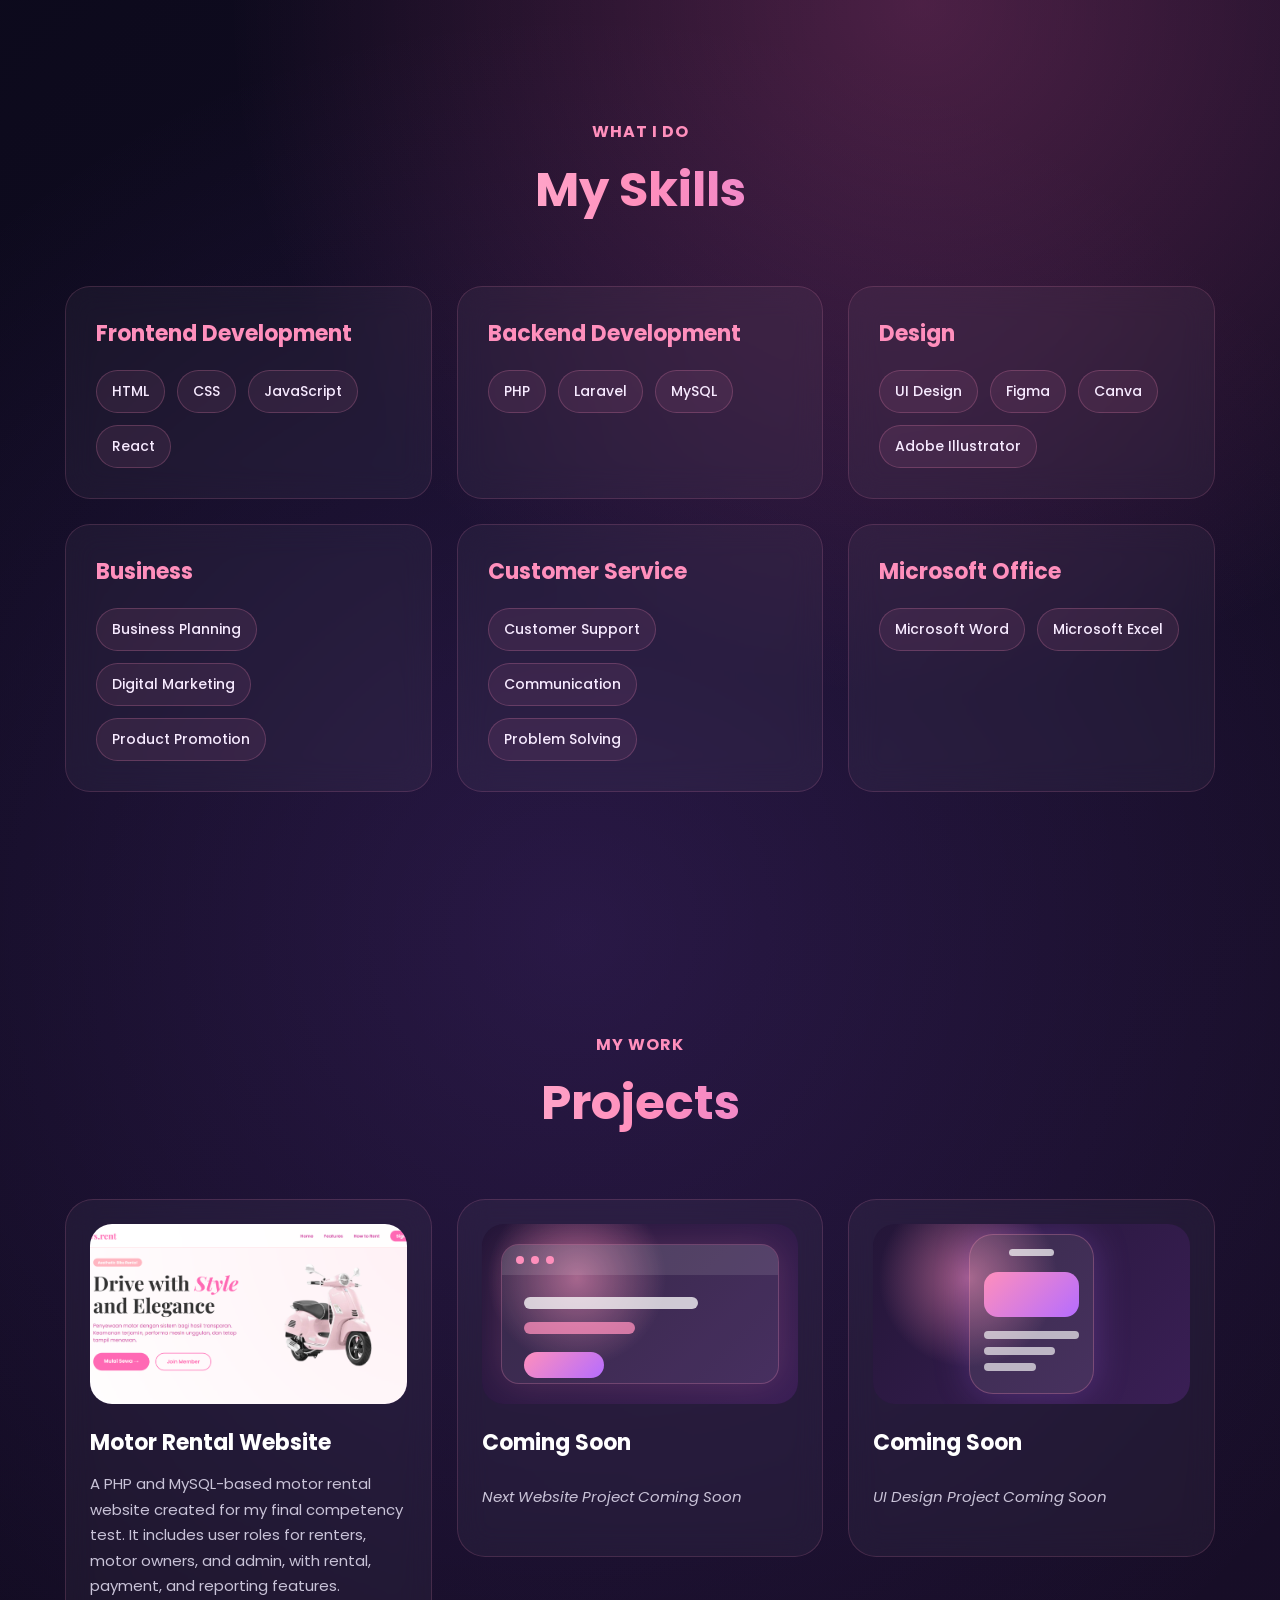
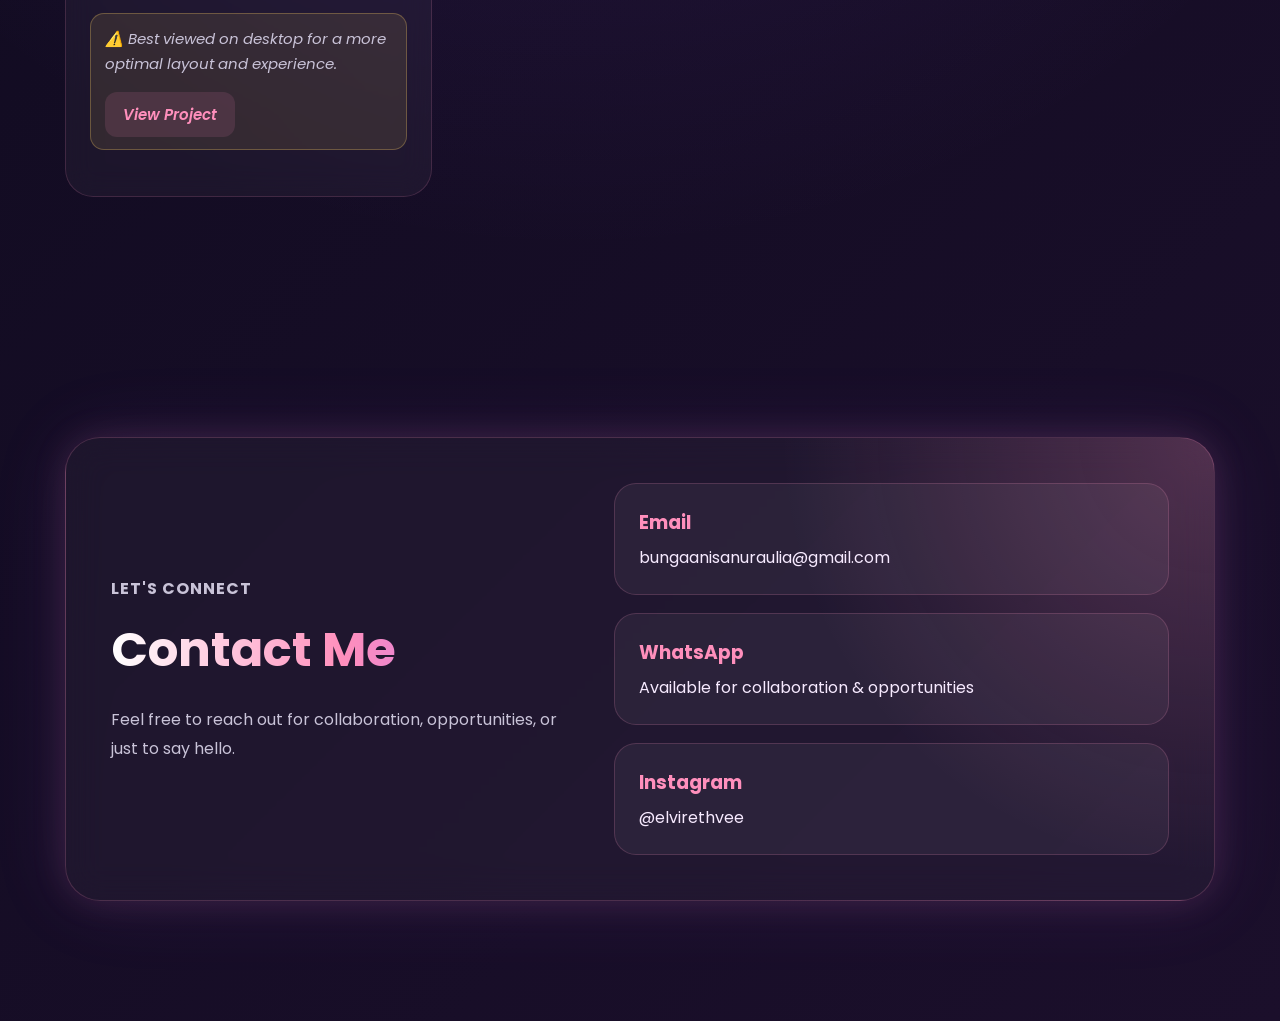
==== commit 9dfb53f5: "Update index.html" ====
--- a/index.html
+++ b/index.html
@@ -30,7 +30,7 @@
         Nur Aulia
       </h1>
 
-      <h3>Beginner Web Developer • UI Design Enthusiast • Creative Learner</h3>
+      <h3>Web Developer • UI Enthusiast • Business</h3>
 
       <p class="desc">
         I enjoy exploring web development, design, and business.
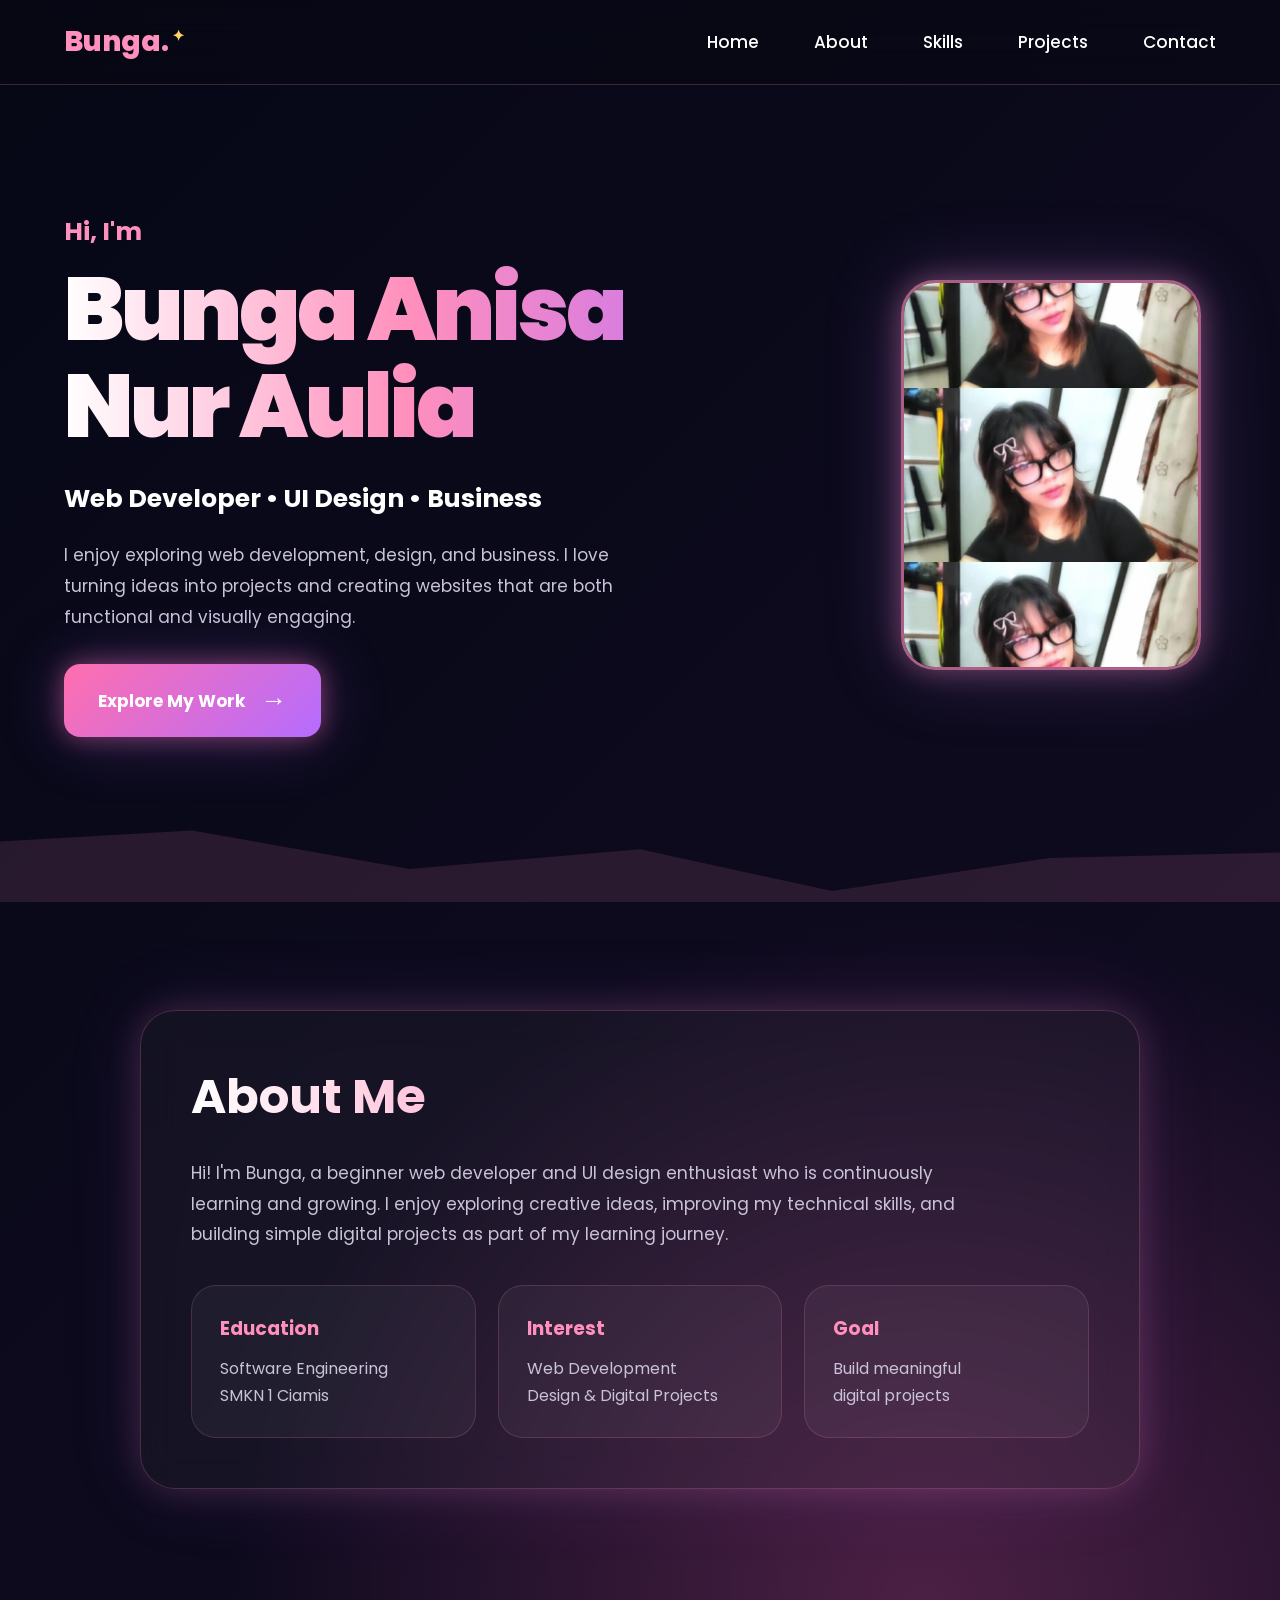
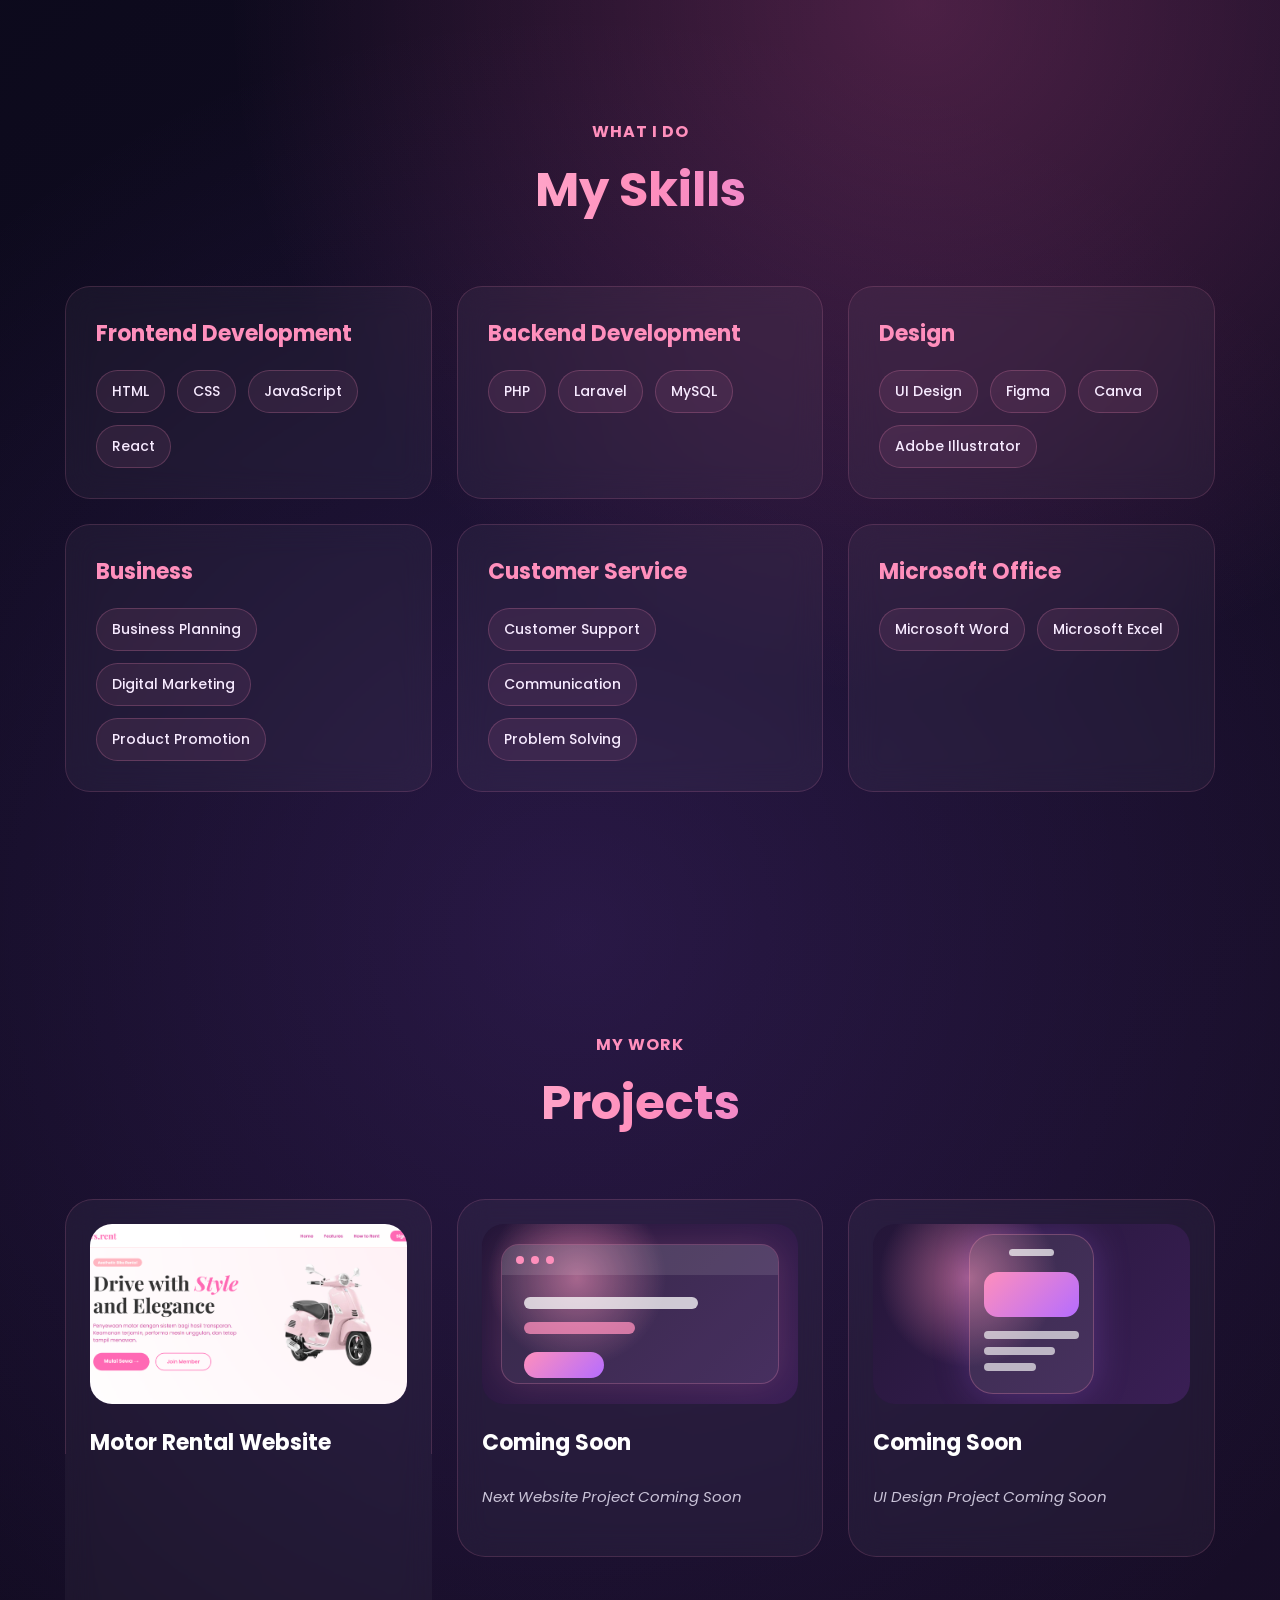
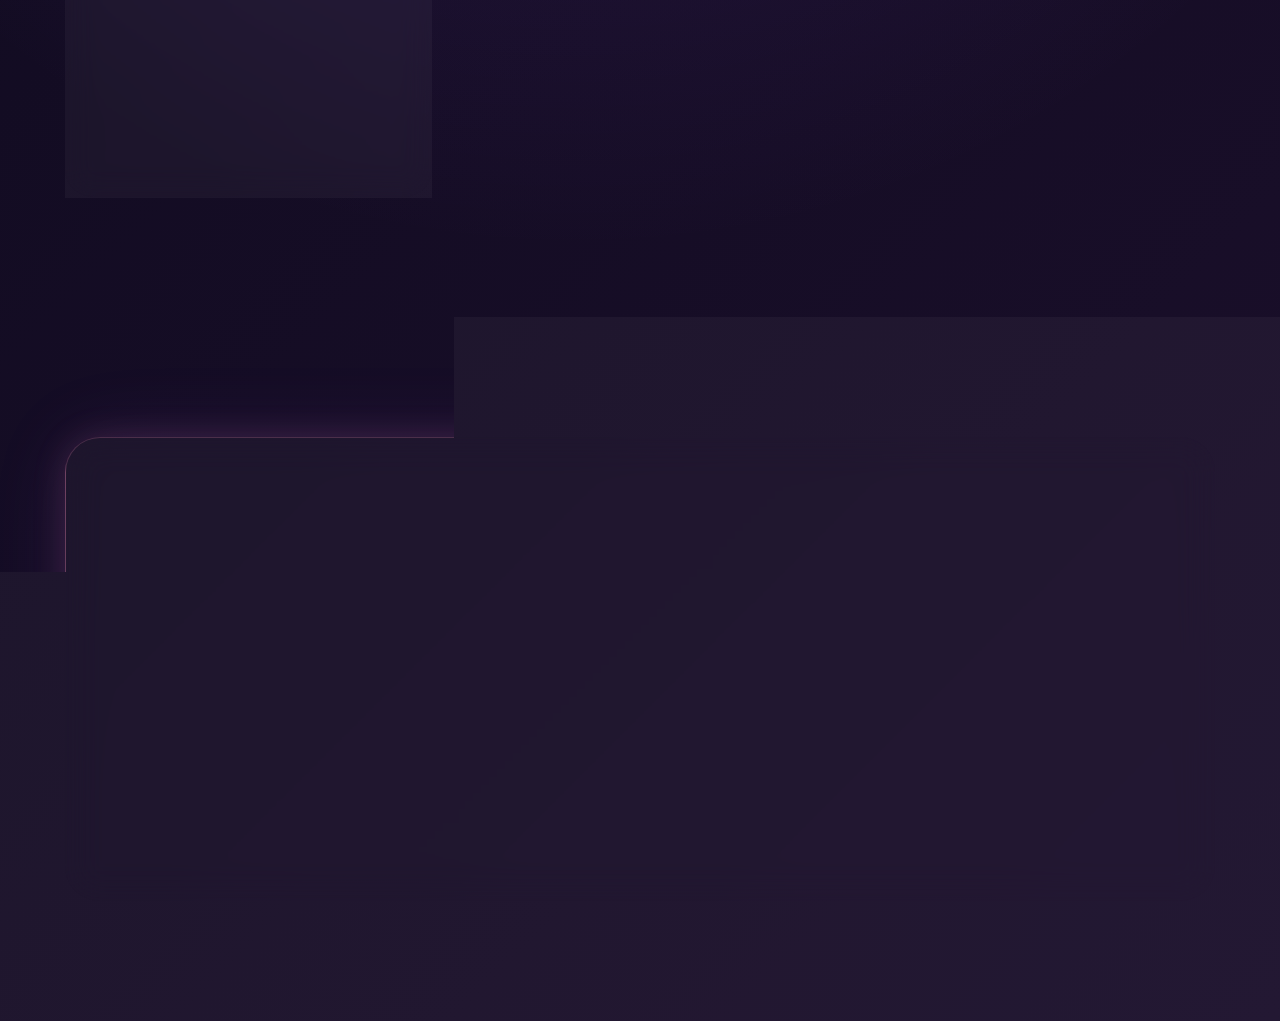
==== commit cd475956: "Update index.html" ====
--- a/index.html
+++ b/index.html
@@ -30,7 +30,7 @@
         Nur Aulia
       </h1>
 
-      <h3>Web Developer • UI Enthusiast • Business</h3>
+      <h3>Web Developer • UI Design • Business</h3>
 
       <p class="desc">
         I enjoy exploring web development, design, and business.
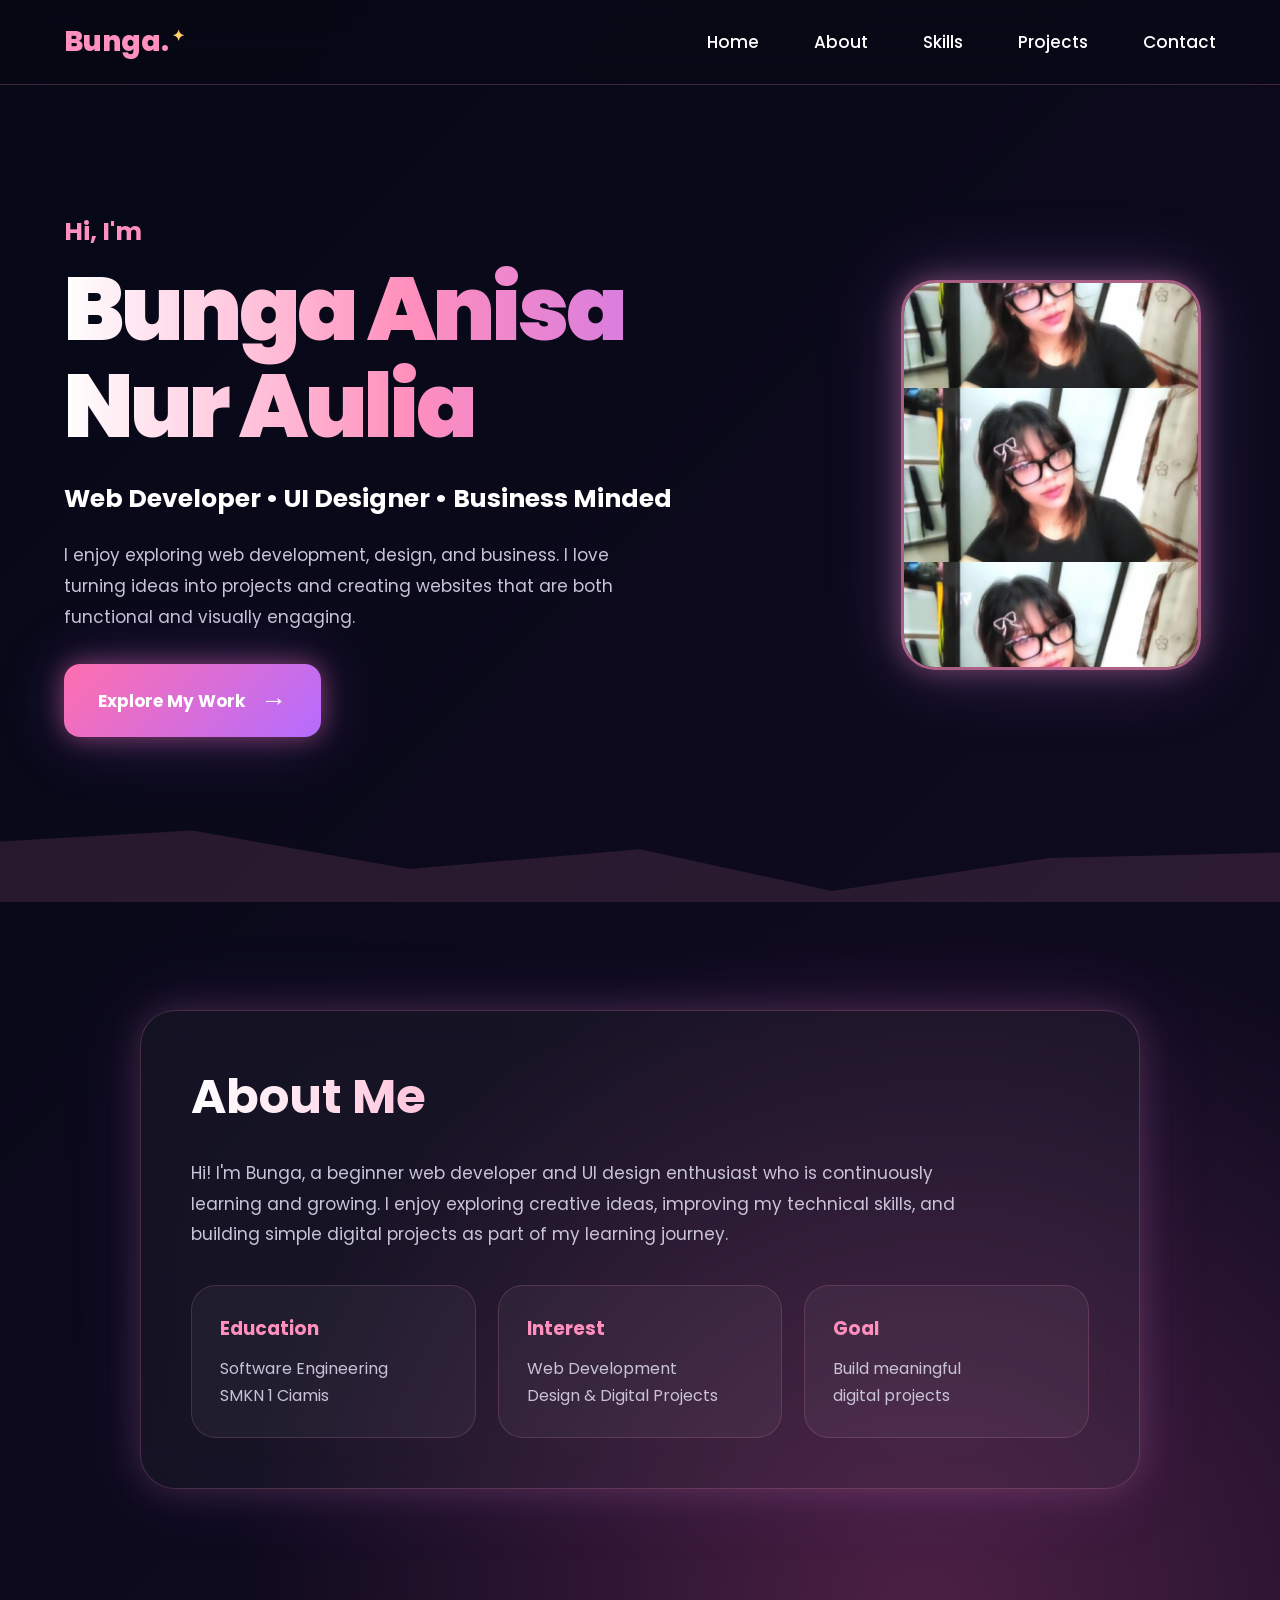
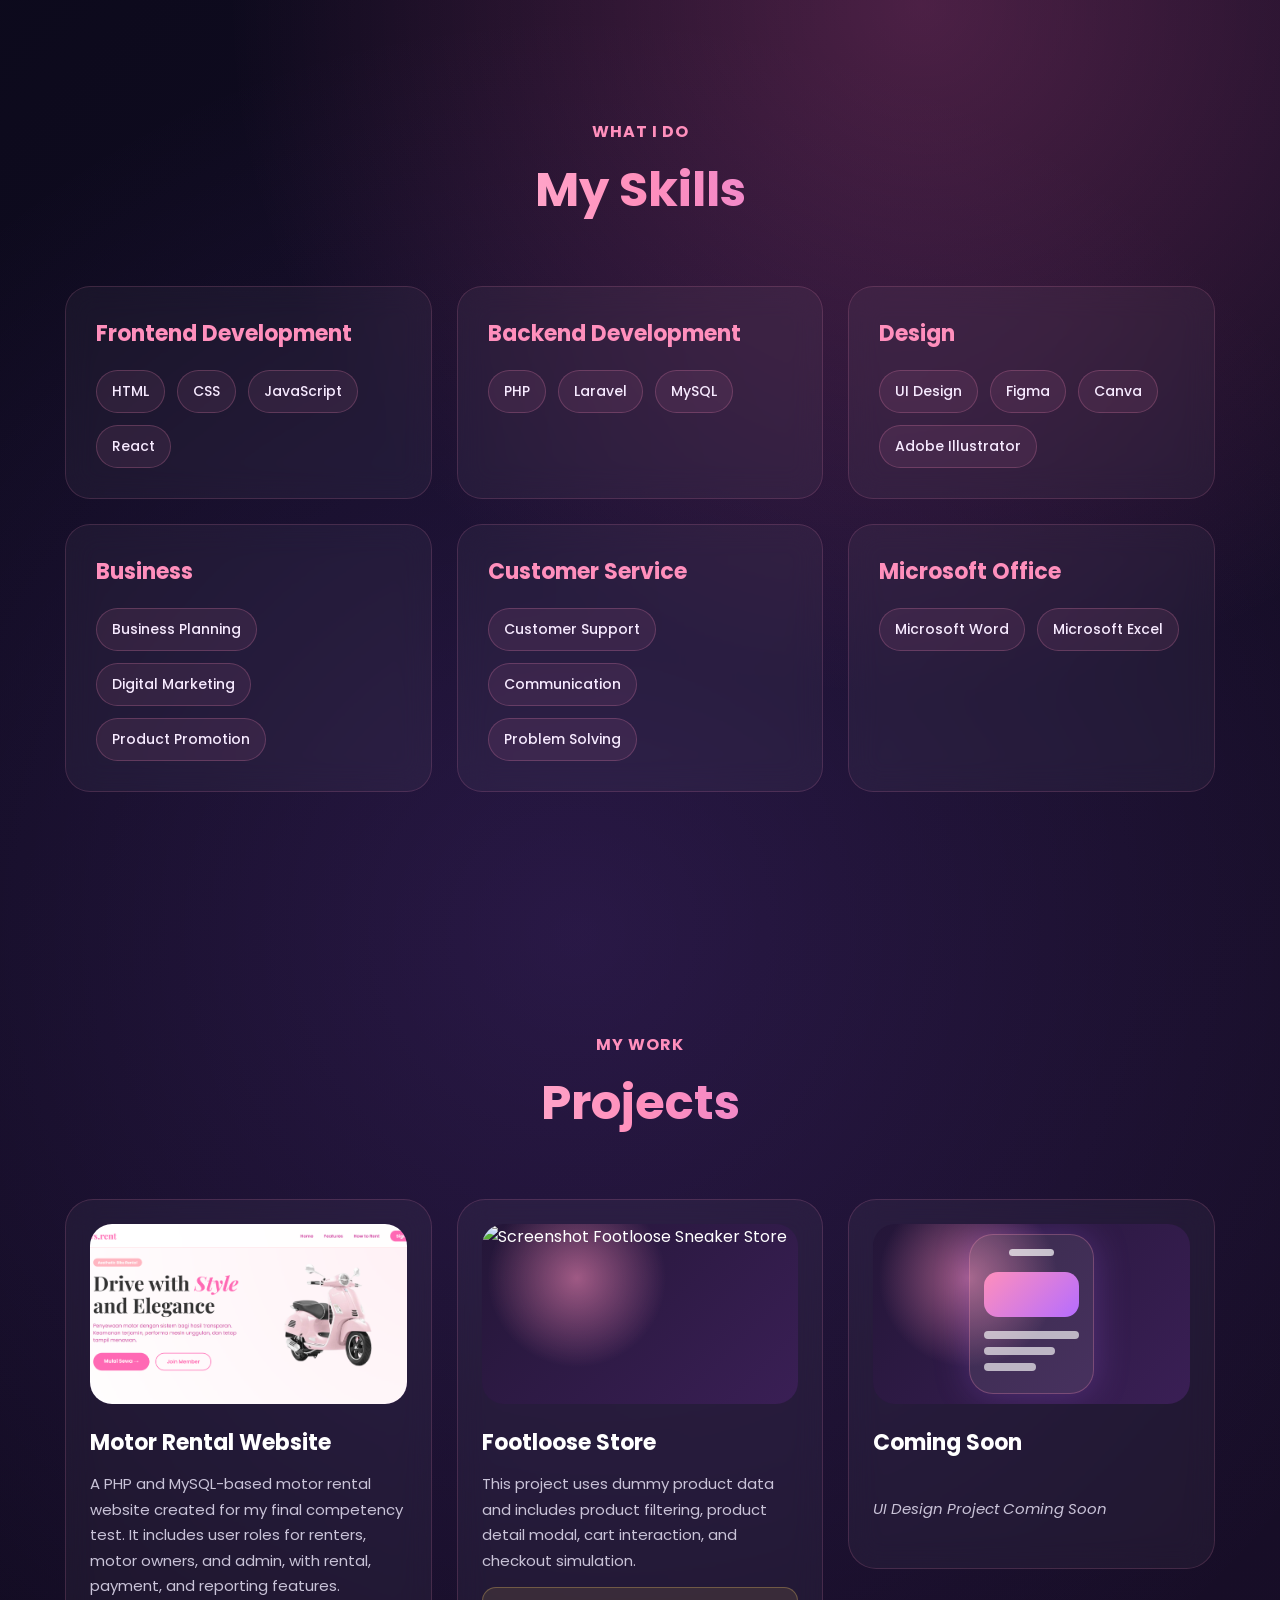
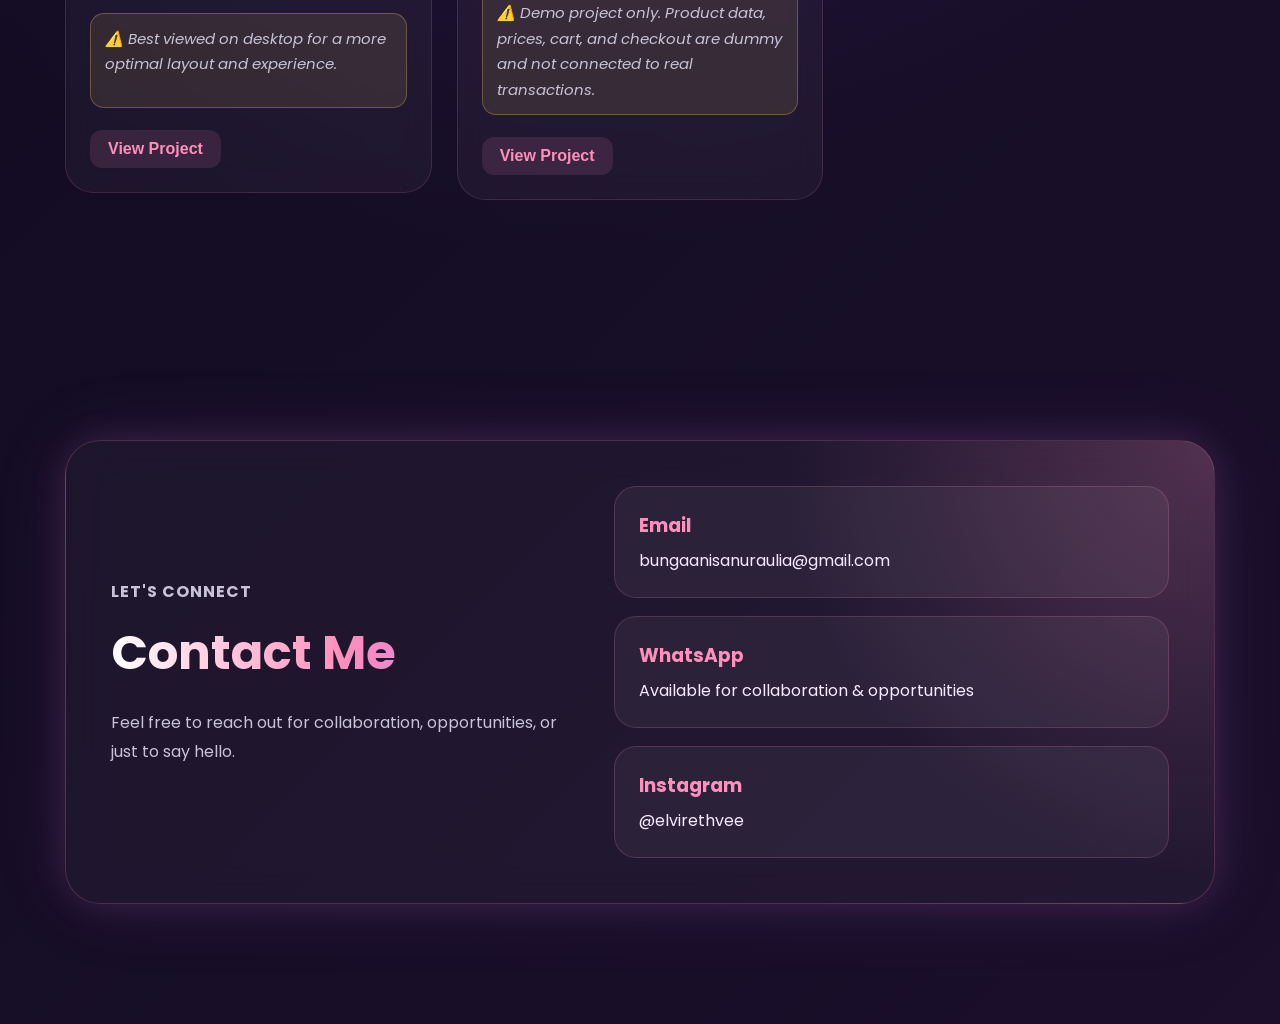
==== commit 0ea53fea: "Update index.html" ====
--- a/index.html
+++ b/index.html
@@ -30,7 +30,7 @@
         Nur Aulia
       </h1>
 
-      <h3>Web Developer • UI Design • Business</h3>
+      <h3>Web Developer • UI Designer • Business Minded</h3>
 
       <p class="desc">
         I enjoy exploring web development, design, and business.
@@ -51,10 +51,10 @@
       <h2>About Me</h2>
 
       <p>
-      Hi! I'm Bunga, a beginner web developer and UI design enthusiast who is
-      continuously learning and growing. I enjoy exploring creative ideas,
-      improving my technical skills, and building simple digital projects as part
-      of my learning journey.
+        Hi! I'm Bunga, a beginner web developer and UI design enthusiast who is
+        continuously learning and growing. I enjoy exploring creative ideas,
+        improving my technical skills, and building simple digital projects as part
+        of my learning journey.
       </p>
 
       <div class="about-cards">
@@ -76,181 +76,186 @@
     </div>
   </section>
 
-<section id="skills" class="skills">
- <div class="section-title">
-  <p class="section-subtitle">What I Do</p>
-  <h2>My Skills</h2>
-</div>
-
-  <div class="skills-container">
-
-    <div class="skill-card">
-      <h3>Frontend Development</h3>
-      <div class="skill-tags">
-        <span>HTML</span>
-        <span>CSS</span>
-        <span>JavaScript</span>
-        <span>React</span>
-      </div>
-    </div>
-
-    <div class="skill-card">
-      <h3>Backend Development</h3>
-      <div class="skill-tags">
-        <span>PHP</span>
-        <span>Laravel</span>
-        <span>MySQL</span>
-      </div>
-    </div>
-
-    <div class="skill-card">
-      <h3>Design</h3>
-      <div class="skill-tags">
-        <span>UI Design</span>
-        <span>Figma</span>
-        <span>Canva</span>
-        <span>Adobe Illustrator</span>
-      </div>
-    </div>
-
-    <div class="skill-card">
-      <h3>Business</h3>
-      <div class="skill-tags">
-        <span>Business Planning</span>
-        <span>Digital Marketing</span>
-        <span>Product Promotion</span>
-      </div>
-    </div>
-
-    <div class="skill-card">
-      <h3>Customer Service</h3>
-      <div class="skill-tags">
-        <span>Customer Support</span>
-        <span>Communication</span>
-        <span>Problem Solving</span>
-      </div>
-    </div>
-
-    <div class="skill-card">
-      <h3>Microsoft Office</h3>
-      <div class="skill-tags">
-        <span>Microsoft Word</span>
-        <span>Microsoft Excel</span>
-      </div>
-    </div>
-
-  </div>
-</section>
-
-<section id="projects" class="projects">
-  <div class="section-title">
-   <p class="section-subtitle">My Work</p>
-    <h2>Projects</h2>
-  </div>
-
-  <div class="projects-container">
-
-    <div class="project-card">
-  <div class="project-img">
-    <img src="ss rental.png" alt="Screenshot Motor Rental Website">
-  </div>
-      
-  <h3>Motor Rental Website</h3>
-
-  <p>
-    A PHP and MySQL-based motor rental website created for my final competency test.
-    It includes user roles for renters, motor owners, and admin, with rental, payment, and reporting features.
-  </p>
-
-  <p class="desktop-note">
-  ⚠️ Best viewed on desktop for a more optimal layout and experience.
-
-  <a href="https://piwsrent.kesug.com"
-     target="_blank"
-     class="btn-project">
-    View Project
-  </a>
-</div>
-
-    <div class="project-card">
-  <div class="project-img mockup-web">
-    <div class="browser-mockup">
-      <div class="browser-top">
-        <span></span>
-        <span></span>
-        <span></span>
-      </div>
-
-      <div class="browser-content">
-        <div class="line big"></div>
-        <div class="line small"></div>
-        <div class="mockup-button"></div>
-      </div>
-    </div>
-  </div>
-
-  <h3>Coming Soon</h3>
-  <p class="soon-text">Next Website Project Coming Soon</p>
-</div>
-
-<div class="project-card">
-  <div class="project-img mockup-ui">
-    <div class="phone-mockup">
-      <div class="phone-header"></div>
-      <div class="phone-card"></div>
-      <div class="phone-lines">
-        <span></span>
-        <span></span>
-        <span></span>
-      </div>
-    </div>
-  </div>
-
-  <h3>Coming Soon</h3>
-  <p class="soon-text">UI Design Project Coming Soon</p>
-</div>
-
-</div>
-</section>
-
-<section id="contact" class="contact">
-  <div class="contact-wrapper">
-
-    <div class="contact-left">
-      <p class="section-subtitle">Let's Connect</p>
-      <h2>Contact Me</h2>
-      <p>
-        Feel free to reach out for collaboration, opportunities,
-        or just to say hello.
-      </p>
-    </div>
-
-    <div class="contact-right">
-
-  <!-- EMAIL -->
-  <a href="mailto:bungaanisanuraulia@gmail.com" class="contact-box">
-    <h3>Email</h3>
-    <p>bungaanisanuraulia@gmail.com</p>
-  </a>
-
-  <!-- WHATSAPP -->
-  <a href="https://wa.me/6285798214273"
-     target="_blank"
-     class="contact-box">
-
-    <h3>WhatsApp</h3>
-    <p>Available for collaboration & opportunities</p>
-
-  </a>
-
-  <!-- INSTAGRAM -->
-  <a href="https://www.instagram.com/elvirethvee"
-     target="_blank"
-     class="contact-box">
-
-    <h3>Instagram</h3>
-    <p>@elvirethvee</p>
-
-  </a>
-
-</div>
+  <section id="skills" class="skills">
+    <div class="section-title">
+      <p class="section-subtitle">What I Do</p>
+      <h2>My Skills</h2>
+    </div>
+
+    <div class="skills-container">
+
+      <div class="skill-card">
+        <h3>Frontend Development</h3>
+        <div class="skill-tags">
+          <span>HTML</span>
+          <span>CSS</span>
+          <span>JavaScript</span>
+          <span>React</span>
+        </div>
+      </div>
+
+      <div class="skill-card">
+        <h3>Backend Development</h3>
+        <div class="skill-tags">
+          <span>PHP</span>
+          <span>Laravel</span>
+          <span>MySQL</span>
+        </div>
+      </div>
+
+      <div class="skill-card">
+        <h3>Design</h3>
+        <div class="skill-tags">
+          <span>UI Design</span>
+          <span>Figma</span>
+          <span>Canva</span>
+          <span>Adobe Illustrator</span>
+        </div>
+      </div>
+
+      <div class="skill-card">
+        <h3>Business</h3>
+        <div class="skill-tags">
+          <span>Business Planning</span>
+          <span>Digital Marketing</span>
+          <span>Product Promotion</span>
+        </div>
+      </div>
+
+      <div class="skill-card">
+        <h3>Customer Service</h3>
+        <div class="skill-tags">
+          <span>Customer Support</span>
+          <span>Communication</span>
+          <span>Problem Solving</span>
+        </div>
+      </div>
+
+      <div class="skill-card">
+        <h3>Microsoft Office</h3>
+        <div class="skill-tags">
+          <span>Microsoft Word</span>
+          <span>Microsoft Excel</span>
+        </div>
+      </div>
+
+    </div>
+  </section>
+
+  <section id="projects" class="projects">
+    <div class="section-title">
+      <p class="section-subtitle">My Work</p>
+      <h2>Projects</h2>
+    </div>
+
+    <div class="projects-container">
+
+      <!-- PROJECT 1 -->
+      <div class="project-card">
+        <div class="project-img">
+          <img src="ss rental.png" alt="Screenshot Motor Rental Website">
+        </div>
+
+        <h3>Motor Rental Website</h3>
+
+        <p>
+          A PHP and MySQL-based motor rental website created for my final competency test.
+          It includes user roles for renters, motor owners, and admin, with rental,
+          payment, and reporting features.
+        </p>
+
+        <p class="desktop-note">
+          ⚠️ Best viewed on desktop for a more optimal layout and experience.
+        </p>
+
+        <a href="https://piwsrent.kesug.com"
+           target="_blank"
+           class="btn-project">
+          View Project
+        </a>
+      </div>
+
+      <!-- PROJECT 2 -->
+      <div class="project-card">
+      <div class="project-img footloose-preview">
+      <img src=" footloose.png" alt="Screenshot Footloose Sneaker Store">
+      </div>
+
+        <h3>Footloose Store</h3>
+
+        <p>
+          This project uses dummy product data and includes product filtering,
+          product detail modal, cart interaction, and checkout simulation.
+        </p>
+
+        <p class="desktop-note">
+          ⚠️ Demo project only. Product data, prices, cart, and checkout are dummy
+          and not connected to real transactions.
+        </p>
+
+        <a href="https://footloose-three.vercel.app/"
+           target="_blank"
+           class="btn-project">
+          View Project
+        </a>
+      </div>
+
+      <!-- PROJECT 3 -->
+      <div class="project-card">
+        <div class="project-img mockup-ui">
+          <div class="phone-mockup">
+            <div class="phone-header"></div>
+            <div class="phone-card"></div>
+            <div class="phone-lines">
+              <span></span>
+              <span></span>
+              <span></span>
+            </div>
+          </div>
+        </div>
+
+        <h3>Coming Soon</h3>
+        <p class="soon-text">UI Design Project Coming Soon</p>
+      </div>
+
+    </div>
+  </section>
+
+  <section id="contact" class="contact">
+    <div class="contact-wrapper">
+      <div class="contact-left">
+        <p class="section-subtitle">Let's Connect</p>
+        <h2>Contact Me</h2>
+        <p>
+          Feel free to reach out for collaboration, opportunities,
+          or just to say hello.
+        </p>
+      </div>
+
+      <div class="contact-right">
+
+        <a href="mailto:bungaanisanuraulia@gmail.com" class="contact-box">
+          <h3>Email</h3>
+          <p>bungaanisanuraulia@gmail.com</p>
+        </a>
+
+        <a href="https://wa.me/6285798214273"
+           target="_blank"
+           class="contact-box">
+          <h3>WhatsApp</h3>
+          <p>Available for collaboration & opportunities</p>
+        </a>
+
+        <a href="https://www.instagram.com/elvirethvee"
+           target="_blank"
+           class="contact-box">
+          <h3>Instagram</h3>
+          <p>@elvirethvee</p>
+        </a>
+
+      </div>
+    </div>
+  </section>
+
+</body>
+</html>
--- a/style.css
+++ b/style.css
@@ -954,3 +954,56 @@
   }
 }
 
+/* FIX PROJECT CARD HEIGHT BIAR SAMA */
+.projects-container {
+  align-items: stretch;
+}
+
+.project-card {
+  min-height: 540px;
+  display: flex;
+  flex-direction: column;
+}
+
+.project-img {
+  height: 180px;
+  flex-shrink: 0;
+}
+
+.project-card p {
+  flex-grow: 0;
+}
+
+.project-card .desktop-note {
+  min-height: 95px;
+}
+
+.project-card a,
+.btn-project {
+  margin-top: auto;
+  width: fit-content;
+}
+
+/* khusus card coming soon biar tetap balance */
+.project-card .soon-text {
+  min-height: 95px;
+}
+
+/* FIX CARD 3 BIAR NGGAK IKUT KEPANJANGAN */
+.projects-container {
+  align-items: start !important;
+}
+
+.project-card:nth-child(3) {
+  min-height: auto !important;
+  height: auto !important;
+  align-self: start !important;
+}
+
+.project-card:nth-child(3) .soon-text {
+  min-height: auto !important;
+}
+
+.project-card:nth-child(3) .project-img {
+  height: 180px !important;
+}
